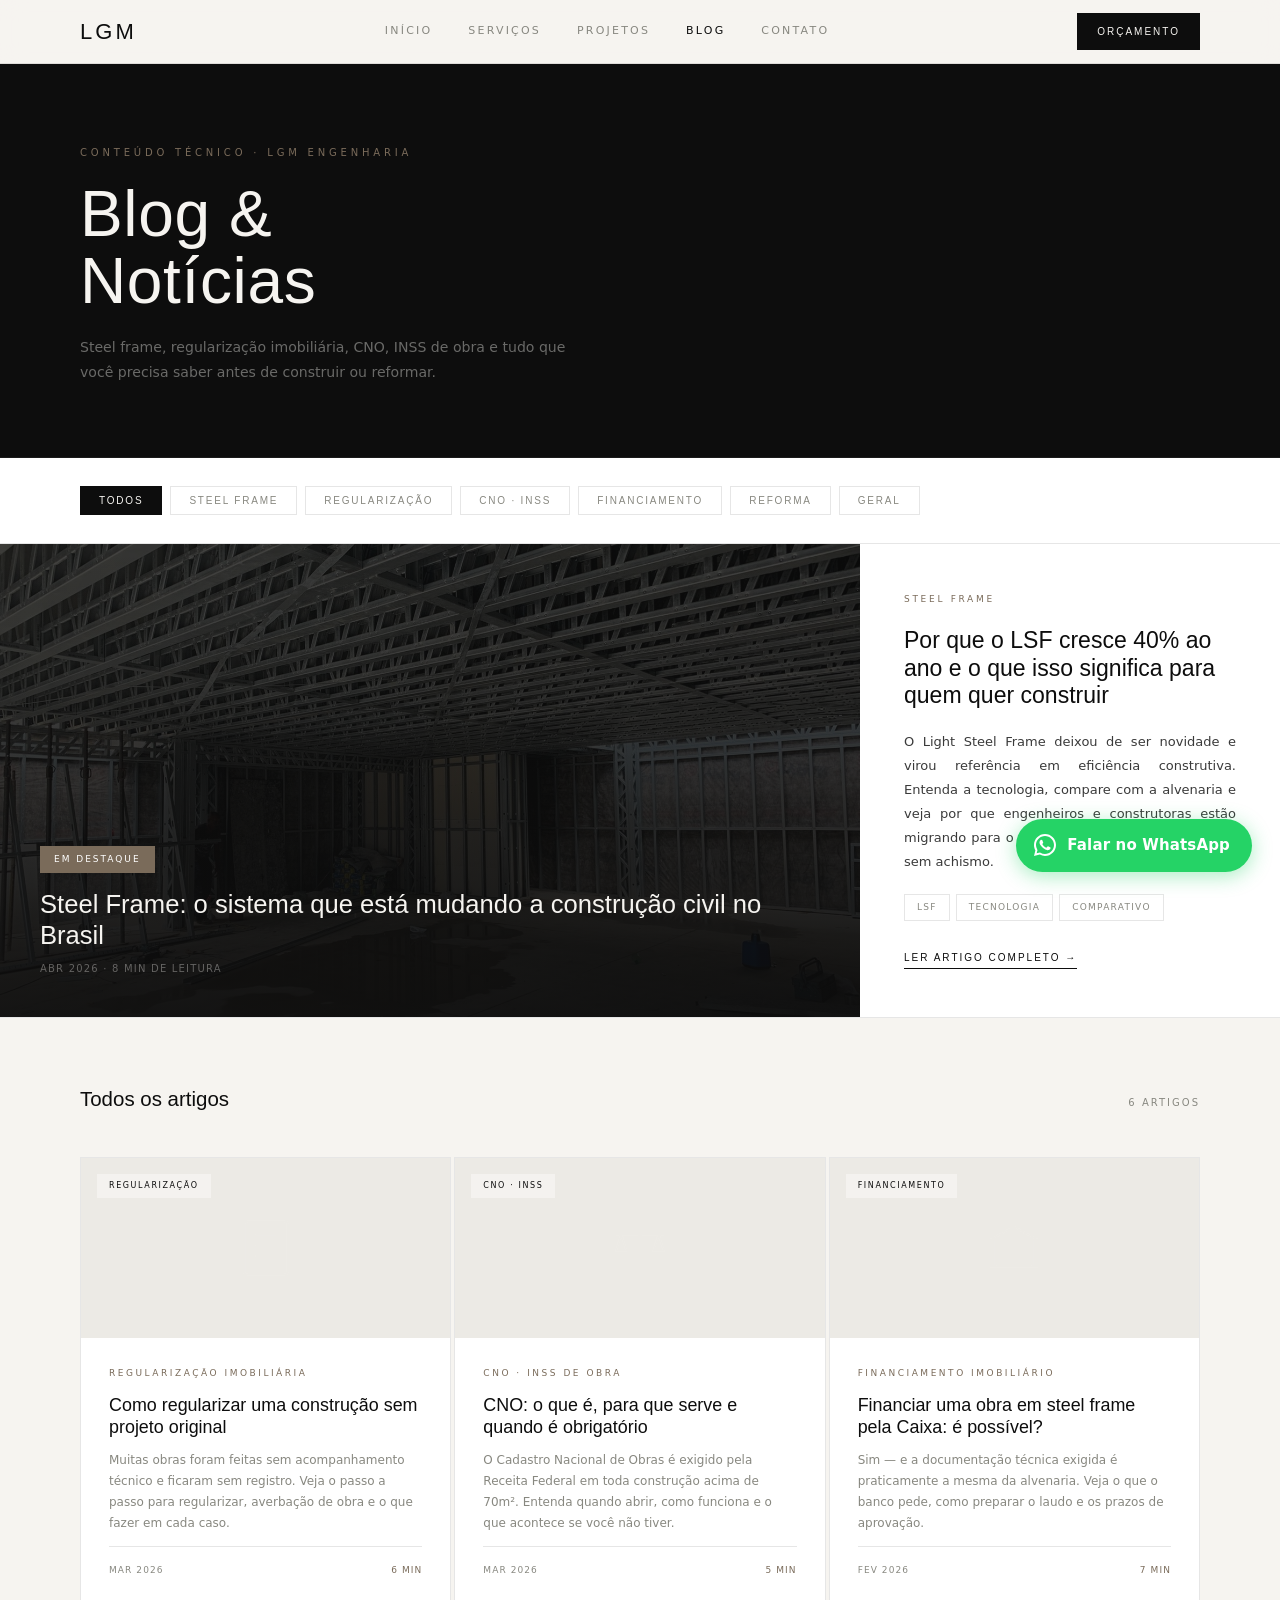
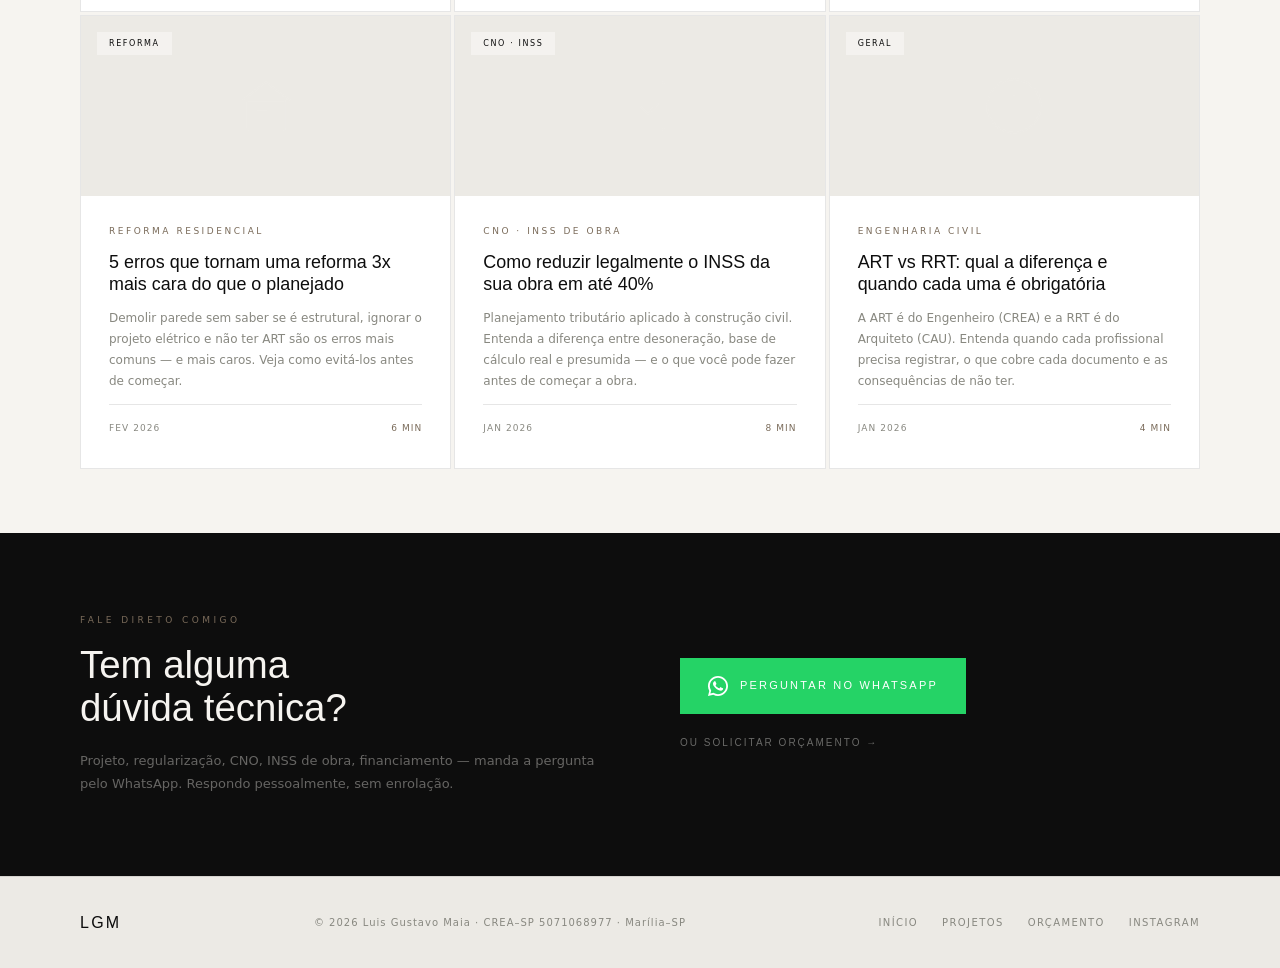
==== blog.html @ 41be5a04 "Adicionar páginas Blog e Projetos ao site LGM blog.html: - Hero escuro, filtros por categoria (Steel" ====
<!DOCTYPE html>
<html lang="pt-BR">
<head>
<meta charset="UTF-8">
<meta name="viewport" content="width=device-width, initial-scale=1.0">
<title>Blog · LGM Engenharia — Construção, Steel Frame e Regularização</title>
<meta name="description" content="Conteúdo técnico sobre steel frame, regularização imobiliária, CNO e INSS de obra. Por Luis Gustavo Maia, Engenheiro Civil CREA–SP.">
<link rel="canonical" href="https://brmaia96.github.io/lgm-apresentacao/blog.html">
<style>
:root {
  --ink:    #0D0D0D;
  --ink2:   #3A3A3A;
  --ink3:   #888880;
  --paper:  #F6F4F0;
  --paper2: #ECEAE5;
  --white:  #FFFFFF;
  --terra:  #7A6B5A;
  --line:   rgba(13,13,13,0.10);
  --D: 'Gill Sans MT','Gill Sans','Century Gothic',Calibri,sans-serif;
  --B: 'Segoe UI',system-ui,-apple-system,Arial,sans-serif;
}
*,*::before,*::after{margin:0;padding:0;box-sizing:border-box;}
html{scroll-behavior:smooth;}
body{background:var(--paper);color:var(--ink);font-family:var(--B);font-size:clamp(14px,1.1vw,16px);line-height:1.7;-webkit-font-smoothing:antialiased;}

/* ── TOPBAR ── */
.topbar{
  position:sticky;top:0;z-index:200;
  background:rgba(246,244,240,.92);backdrop-filter:blur(12px);
  border-bottom:1px solid var(--line);
  display:flex;align-items:center;justify-content:space-between;
  padding:0 80px;height:64px;
}
.topbar-logo{font-family:var(--D);font-size:22px;font-weight:300;letter-spacing:.14em;color:var(--ink);text-decoration:none;}
.topbar-nav{display:flex;align-items:center;gap:36px;}
.topbar-nav a{font-size:11px;letter-spacing:.2em;text-transform:uppercase;color:var(--ink3);text-decoration:none;transition:color .2s;}
.topbar-nav a:hover,.topbar-nav a.active{color:var(--ink);}
.topbar-cta{
  background:var(--ink);color:var(--paper);
  font-family:var(--D);font-size:10px;letter-spacing:.2em;text-transform:uppercase;
  padding:10px 20px;text-decoration:none;transition:background .2s;
}
.topbar-cta:hover{background:var(--terra);}

/* ── HERO BLOG ── */
.blog-hero{
  background:var(--ink);
  padding:80px 80px 72px;
  border-bottom:1px solid rgba(246,244,240,.06);
}
.blog-hero-label{font-size:10px;letter-spacing:.38em;text-transform:uppercase;color:var(--terra);margin-bottom:20px;}
.blog-hero-title{font-family:var(--D);font-size:clamp(40px,5vw,72px);font-weight:200;color:var(--paper);line-height:1.05;letter-spacing:.01em;margin-bottom:20px;}
.blog-hero-sub{font-size:clamp(14px,1.1vw,16px);color:rgba(246,244,240,.4);max-width:520px;line-height:1.75;}

/* ── FILTROS ── */
.filter-bar{padding:28px 80px;background:var(--white);border-bottom:1px solid var(--line);display:flex;align-items:center;gap:8px;flex-wrap:wrap;}
.filter-btn{
  font-family:var(--D);font-size:10px;letter-spacing:.18em;text-transform:uppercase;
  padding:8px 18px;border:1px solid var(--line);background:transparent;
  color:var(--ink3);cursor:pointer;transition:all .2s;
}
.filter-btn:hover{border-color:var(--ink);color:var(--ink);}
.filter-btn.active{background:var(--ink);color:var(--paper);border-color:var(--ink);}

/* ── DESTAQUE ── */
.post-featured{
  display:grid;grid-template-columns:1fr 420px;
  border-bottom:1px solid var(--line);
  background:var(--white);
  cursor:pointer;transition:box-shadow .25s;
}
.post-featured:hover{box-shadow:0 4px 32px rgba(0,0,0,.08);}
.pf-visual{
  background:var(--ink);
  min-height:380px;position:relative;overflow:hidden;
  display:flex;flex-direction:column;justify-content:flex-end;
  padding:40px;
}
.pf-visual-bg{
  position:absolute;inset:0;
  background:url('steel_frame.jpg') center/cover no-repeat;
  opacity:.22;
}
.pf-overlay{position:absolute;inset:0;background:linear-gradient(to top,rgba(13,13,13,.85) 0%,rgba(13,13,13,.1) 70%,transparent 100%);}
.pf-badge{
  position:relative;z-index:1;
  display:inline-flex;align-items:center;gap:8px;
  background:var(--terra);color:#fff;
  font-size:9px;letter-spacing:.22em;text-transform:uppercase;
  padding:6px 14px;margin-bottom:16px;width:fit-content;
}
.pf-title{position:relative;z-index:1;font-family:var(--D);font-size:clamp(22px,2vw,30px);font-weight:300;color:var(--paper);line-height:1.2;margin-bottom:10px;}
.pf-meta{position:relative;z-index:1;font-size:10px;letter-spacing:.12em;text-transform:uppercase;color:rgba(246,244,240,.35);}

.pf-content{padding:48px 44px;display:flex;flex-direction:column;justify-content:center;gap:20px;}
.pf-cat{font-size:9px;letter-spacing:.3em;text-transform:uppercase;color:var(--terra);}
.pf-headline{font-family:var(--D);font-size:clamp(20px,1.8vw,26px);font-weight:300;color:var(--ink);line-height:1.2;}
.pf-excerpt{font-size:clamp(13px,1vw,14px);color:var(--ink2);line-height:1.85;text-align:justify;}
.pf-tags{display:flex;flex-wrap:wrap;gap:6px;}
.ptag{font-size:9px;letter-spacing:.14em;text-transform:uppercase;padding:5px 12px;border:1px solid var(--line);color:var(--ink3);}
.pf-read{
  display:inline-flex;align-items:center;gap:8px;
  font-family:var(--D);font-size:10px;letter-spacing:.2em;text-transform:uppercase;
  color:var(--ink);text-decoration:none;
  border-bottom:1px solid var(--ink);padding-bottom:2px;
  transition:color .2s,border-color .2s;width:fit-content;margin-top:8px;
}
.pf-read:hover{color:var(--terra);border-color:var(--terra);}

/* ── GRID DE POSTS ── */
.posts-section{padding:64px 80px;}
.posts-header{display:flex;justify-content:space-between;align-items:baseline;margin-bottom:40px;}
.posts-heading{font-family:var(--D);font-size:clamp(18px,1.6vw,24px);font-weight:300;color:var(--ink);}
.posts-count{font-size:10px;letter-spacing:.2em;text-transform:uppercase;color:var(--ink3);}
.posts-grid{display:grid;grid-template-columns:repeat(3,1fr);gap:3px;}

.post-card{
  background:var(--white);border:1px solid var(--line);
  display:flex;flex-direction:column;
  cursor:pointer;transition:transform .22s,box-shadow .22s;
  position:relative;overflow:hidden;
}
.post-card:hover{transform:translateY(-3px);box-shadow:0 8px 32px rgba(0,0,0,.08);}
.post-card::after{content:'';position:absolute;bottom:0;left:0;width:0;height:2px;background:var(--terra);transition:width .35s ease;}
.post-card:hover::after{width:100%;}
.pc-thumb{
  height:180px;background:var(--ink);position:relative;overflow:hidden;
}
.pc-thumb-inner{width:100%;height:100%;background:var(--paper2);display:flex;align-items:center;justify-content:center;}
.pc-thumb svg{opacity:.08;}
/* cores de thumb por categoria */
.pc-thumb.steel{background:#0F0F0E;}
.pc-thumb.regulariz{background:#1A1510;}
.pc-thumb.financ{background:#101410;}
.pc-thumb.reforma{background:#120F0A;}
.pc-thumb.cno{background:#0A0D10;}
.pc-thumb.geral{background:#111;}

.pc-cat-badge{
  position:absolute;top:16px;left:16px;
  font-size:8px;letter-spacing:.2em;text-transform:uppercase;
  padding:5px 12px;background:rgba(246,244,240,.92);color:var(--ink);
}
.pc-body{padding:28px 28px 32px;display:flex;flex-direction:column;gap:12px;flex:1;}
.pc-cat{font-size:9px;letter-spacing:.28em;text-transform:uppercase;color:var(--terra);}
.pc-title{font-family:var(--D);font-size:clamp(16px,1.4vw,20px);font-weight:300;color:var(--ink);line-height:1.25;}
.pc-excerpt{font-size:clamp(12px,0.9vw,13px);color:var(--ink3);line-height:1.75;flex:1;}
.pc-footer{display:flex;justify-content:space-between;align-items:center;padding-top:16px;border-top:1px solid var(--line);}
.pc-date{font-size:9px;letter-spacing:.12em;text-transform:uppercase;color:var(--ink3);}
.pc-min{font-size:9px;letter-spacing:.12em;text-transform:uppercase;color:var(--terra);}

/* ── CTA NEWSLETTER ── */
.nl-section{background:var(--ink);padding:80px;display:grid;grid-template-columns:1fr 1fr;gap:80px;align-items:center;}
.nl-label{font-size:9px;letter-spacing:.38em;text-transform:uppercase;color:var(--terra);margin-bottom:16px;}
.nl-title{font-family:var(--D);font-size:clamp(28px,3vw,44px);font-weight:200;color:var(--paper);line-height:1.1;}
.nl-desc{font-size:clamp(13px,1vw,14px);color:rgba(246,244,240,.38);line-height:1.8;margin-top:20px;}
.nl-form{display:flex;flex-direction:column;gap:12px;}
.nl-input{
  width:100%;background:rgba(246,244,240,.06);border:1px solid rgba(246,244,240,.10);
  padding:16px 20px;font-family:var(--B);font-size:14px;color:var(--paper);outline:none;
  transition:border-color .2s;
}
.nl-input::placeholder{color:rgba(246,244,240,.25);}
.nl-input:focus{border-color:var(--terra);}
.nl-btn{
  background:var(--terra);color:#fff;border:none;
  padding:16px 28px;font-family:var(--D);font-size:10px;letter-spacing:.22em;text-transform:uppercase;
  cursor:pointer;transition:background .2s;
}
.nl-btn:hover{background:#5A4D3F;}
.nl-note{font-size:10px;color:rgba(246,244,240,.2);letter-spacing:.04em;}

/* ── FOOTER ── */
.footer{background:var(--paper2);padding:32px 80px;display:flex;justify-content:space-between;align-items:center;border-top:1px solid var(--line);}
.footer-logo{font-family:var(--D);font-size:16px;letter-spacing:.14em;color:var(--ink);}
.footer-copy{font-size:10px;letter-spacing:.1em;color:var(--ink3);}
.footer-links{display:flex;gap:24px;}
.footer-links a{font-size:10px;letter-spacing:.14em;text-transform:uppercase;color:var(--ink3);text-decoration:none;transition:color .2s;}
.footer-links a:hover{color:var(--terra);}

/* ── WA FLOAT ── */
.wa-float{position:fixed;bottom:28px;right:28px;z-index:300;display:flex;align-items:center;gap:11px;background:#25D366;color:#fff;padding:14px 22px 14px 18px;border-radius:100px;font-family:var(--B);font-size:15px;font-weight:600;text-decoration:none;letter-spacing:.01em;box-shadow:0 4px 20px rgba(37,211,102,.40);transition:transform .22s,box-shadow .22s;}
.wa-float:hover{transform:translateY(-3px);box-shadow:0 8px 32px rgba(37,211,102,.55);}
.wa-float svg{width:22px;height:22px;fill:#fff;flex-shrink:0;}

/* ── REVEAL ── */
.reveal{opacity:0;transform:translateY(24px);transition:opacity .6s ease,transform .6s ease;}
.reveal.visible{opacity:1;transform:translateY(0);}

/* ── RESPONSIVE ── */
@media(max-width:900px){
  .topbar{padding:0 24px;}
  .topbar-nav{display:none;}
  .blog-hero{padding:48px 24px;}
  .filter-bar{padding:20px 24px;}
  .post-featured{grid-template-columns:1fr;}
  .posts-section{padding:40px 24px;}
  .posts-grid{grid-template-columns:1fr;}
  .nl-section{grid-template-columns:1fr;padding:48px 24px;gap:40px;}
  .footer{padding:24px;flex-direction:column;gap:16px;text-align:center;}
  .wa-float span{display:none;}
  .wa-float{padding:14px 16px;}
}
@media(max-width:600px){
  .posts-grid{grid-template-columns:1fr;}
}
</style>
</head>
<body>

<!-- ══ TOPBAR ══════════════════════════════ -->
<header class="topbar">
  <a href="index.html" class="topbar-logo">LGM</a>
  <nav class="topbar-nav">
    <a href="index.html">Início</a>
    <a href="index.html#servicos">Serviços</a>
    <a href="projetos.html">Projetos</a>
    <a href="blog.html" class="active">Blog</a>
    <a href="index.html#contato">Contato</a>
  </nav>
  <a href="https://wa.me/5514991850799?text=Olá%2C%20vim%20pelo%20blog%20e%20quero%20um%20orçamento" target="_blank" class="topbar-cta">Orçamento</a>
</header>


<!-- ══ HERO ════════════════════════════════ -->
<section class="blog-hero">
  <div class="blog-hero-label">Conteúdo técnico · LGM Engenharia</div>
  <div class="blog-hero-title">Blog &<br>Notícias</div>
  <div class="blog-hero-sub">Steel frame, regularização imobiliária, CNO, INSS de obra e tudo que você precisa saber antes de construir ou reformar.</div>
</section>


<!-- ══ FILTROS ══════════════════════════════ -->
<div class="filter-bar">
  <button class="filter-btn active" onclick="filterPosts('todos',this)">Todos</button>
  <button class="filter-btn" onclick="filterPosts('steel',this)">Steel Frame</button>
  <button class="filter-btn" onclick="filterPosts('regulariz',this)">Regularização</button>
  <button class="filter-btn" onclick="filterPosts('cno',this)">CNO · INSS</button>
  <button class="filter-btn" onclick="filterPosts('financ',this)">Financiamento</button>
  <button class="filter-btn" onclick="filterPosts('reforma',this)">Reforma</button>
  <button class="filter-btn" onclick="filterPosts('geral',this)">Geral</button>
</div>


<!-- ══ POST EM DESTAQUE ══════════════════════ -->
<article class="post-featured reveal" data-cat="steel">
  <div class="pf-visual">
    <div class="pf-visual-bg"></div>
    <div class="pf-overlay"></div>
    <div class="pf-badge">Em destaque</div>
    <div class="pf-title">Steel Frame: o sistema que está mudando a construção civil no Brasil</div>
    <div class="pf-meta">Abr 2026 · 8 min de leitura</div>
  </div>
  <div class="pf-content">
    <div class="pf-cat">Steel Frame</div>
    <div class="pf-headline">Por que o LSF cresce 40% ao ano e o que isso significa para quem quer construir</div>
    <div class="pf-excerpt">O Light Steel Frame deixou de ser novidade e virou referência em eficiência construtiva. Entenda a tecnologia, compare com a alvenaria e veja por que engenheiros e construtoras estão migrando para o sistema — com dados técnicos e sem achismo.</div>
    <div class="pf-tags">
      <span class="ptag">LSF</span>
      <span class="ptag">Tecnologia</span>
      <span class="ptag">Comparativo</span>
    </div>
    <a href="#" class="pf-read">Ler artigo completo →</a>
  </div>
</article>


<!-- ══ GRID DE POSTS ══════════════════════════ -->
<section class="posts-section">
  <div class="posts-header">
    <div class="posts-heading">Todos os artigos</div>
    <div class="posts-count" id="postsCount">6 artigos</div>
  </div>
  <div class="posts-grid" id="postsGrid">

    <article class="post-card reveal" data-cat="regulariz">
      <div class="pc-thumb regulariz">
        <div class="pc-thumb-inner">
          <svg width="64" height="64" viewBox="0 0 24 24" fill="none" stroke="#F6F4F0" stroke-width=".8">
            <rect x="4" y="2" width="16" height="20" rx="1"/><line x1="8" y1="7" x2="16" y2="7"/>
            <line x1="8" y1="11" x2="16" y2="11"/><line x1="8" y1="15" x2="12" y2="15"/>
          </svg>
        </div>
        <div class="pc-cat-badge">Regularização</div>
      </div>
      <div class="pc-body">
        <div class="pc-cat">Regularização Imobiliária</div>
        <div class="pc-title">Como regularizar uma construção sem projeto original</div>
        <div class="pc-excerpt">Muitas obras foram feitas sem acompanhamento técnico e ficaram sem registro. Veja o passo a passo para regularizar, averbação de obra e o que fazer em cada caso.</div>
        <div class="pc-footer">
          <span class="pc-date">Mar 2026</span>
          <span class="pc-min">6 min</span>
        </div>
      </div>
    </article>

    <article class="post-card reveal" data-cat="cno">
      <div class="pc-thumb cno">
        <div class="pc-thumb-inner">
          <svg width="64" height="64" viewBox="0 0 24 24" fill="none" stroke="#F6F4F0" stroke-width=".8">
            <line x1="12" y1="3" x2="12" y2="21"/><line x1="3" y1="7" x2="21" y2="7"/>
            <polyline points="5 7 3 13 7 13 5 7"/><polyline points="19 7 17 13 21 13 19 7"/>
            <line x1="9" y1="21" x2="15" y2="21"/>
          </svg>
        </div>
        <div class="pc-cat-badge">CNO · INSS</div>
      </div>
      <div class="pc-body">
        <div class="pc-cat">CNO · INSS de Obra</div>
        <div class="pc-title">CNO: o que é, para que serve e quando é obrigatório</div>
        <div class="pc-excerpt">O Cadastro Nacional de Obras é exigido pela Receita Federal em toda construção acima de 70m². Entenda quando abrir, como funciona e o que acontece se você não tiver.</div>
        <div class="pc-footer">
          <span class="pc-date">Mar 2026</span>
          <span class="pc-min">5 min</span>
        </div>
      </div>
    </article>

    <article class="post-card reveal" data-cat="financ">
      <div class="pc-thumb financ">
        <div class="pc-thumb-inner">
          <svg width="64" height="64" viewBox="0 0 24 24" fill="none" stroke="#F6F4F0" stroke-width=".8">
            <polyline points="3 9 12 4 21 9"/><line x1="3" y1="9" x2="21" y2="9"/>
            <line x1="5" y1="9" x2="5" y2="19"/><line x1="9" y1="9" x2="9" y2="19"/>
            <line x1="15" y1="9" x2="15" y2="19"/><line x1="19" y1="9" x2="19" y2="19"/>
            <line x1="3" y1="19" x2="21" y2="19"/>
          </svg>
        </div>
        <div class="pc-cat-badge">Financiamento</div>
      </div>
      <div class="pc-body">
        <div class="pc-cat">Financiamento Imobiliário</div>
        <div class="pc-title">Financiar uma obra em steel frame pela Caixa: é possível?</div>
        <div class="pc-excerpt">Sim — e a documentação técnica exigida é praticamente a mesma da alvenaria. Veja o que o banco pede, como preparar o laudo e os prazos de aprovação.</div>
        <div class="pc-footer">
          <span class="pc-date">Fev 2026</span>
          <span class="pc-min">7 min</span>
        </div>
      </div>
    </article>

    <article class="post-card reveal" data-cat="reforma">
      <div class="pc-thumb reforma">
        <div class="pc-thumb-inner">
          <svg width="64" height="64" viewBox="0 0 24 24" fill="none" stroke="#F6F4F0" stroke-width=".8">
            <polyline points="3 10 12 3 21 10"/><rect x="5" y="10" width="14" height="11" rx=".5"/>
            <rect x="9" y="14" width="3" height="7"/>
          </svg>
        </div>
        <div class="pc-cat-badge">Reforma</div>
      </div>
      <div class="pc-body">
        <div class="pc-cat">Reforma Residencial</div>
        <div class="pc-title">5 erros que tornam uma reforma 3x mais cara do que o planejado</div>
        <div class="pc-excerpt">Demolir parede sem saber se é estrutural, ignorar o projeto elétrico e não ter ART são os erros mais comuns — e mais caros. Veja como evitá-los antes de começar.</div>
        <div class="pc-footer">
          <span class="pc-date">Fev 2026</span>
          <span class="pc-min">6 min</span>
        </div>
      </div>
    </article>

    <article class="post-card reveal" data-cat="cno">
      <div class="pc-thumb cno">
        <div class="pc-thumb-inner">
          <svg width="64" height="64" viewBox="0 0 24 24" fill="none" stroke="#F6F4F0" stroke-width=".8">
            <rect x="3" y="3" width="18" height="18" rx="1"/>
            <line x1="3" y1="9" x2="21" y2="9"/>
            <line x1="9" y1="9" x2="9" y2="21"/>
            <polyline points="12 12 15 15 19 11"/>
          </svg>
        </div>
        <div class="pc-cat-badge">CNO · INSS</div>
      </div>
      <div class="pc-body">
        <div class="pc-cat">CNO · INSS de Obra</div>
        <div class="pc-title">Como reduzir legalmente o INSS da sua obra em até 40%</div>
        <div class="pc-excerpt">Planejamento tributário aplicado à construção civil. Entenda a diferença entre desoneração, base de cálculo real e presumida — e o que você pode fazer antes de começar a obra.</div>
        <div class="pc-footer">
          <span class="pc-date">Jan 2026</span>
          <span class="pc-min">8 min</span>
        </div>
      </div>
    </article>

    <article class="post-card reveal" data-cat="geral">
      <div class="pc-thumb geral">
        <div class="pc-thumb-inner">
          <svg width="64" height="64" viewBox="0 0 24 24" fill="none" stroke="#F6F4F0" stroke-width=".8">
            <circle cx="12" cy="12" r="10"/>
            <line x1="12" y1="8" x2="12" y2="12"/>
            <line x1="12" y1="16" x2="12.01" y2="16"/>
          </svg>
        </div>
        <div class="pc-cat-badge">Geral</div>
      </div>
      <div class="pc-body">
        <div class="pc-cat">Engenharia Civil</div>
        <div class="pc-title">ART vs RRT: qual a diferença e quando cada uma é obrigatória</div>
        <div class="pc-excerpt">A ART é do Engenheiro (CREA) e a RRT é do Arquiteto (CAU). Entenda quando cada profissional precisa registrar, o que cobre cada documento e as consequências de não ter.</div>
        <div class="pc-footer">
          <span class="pc-date">Jan 2026</span>
          <span class="pc-min">4 min</span>
        </div>
      </div>
    </article>

  </div>
</section>


<!-- ══ CTA WHATSAPP ══════════════════════════ -->
<section class="nl-section">
  <div>
    <div class="nl-label">Fale direto comigo</div>
    <div class="nl-title">Tem alguma<br>dúvida técnica?</div>
    <div class="nl-desc">Projeto, regularização, CNO, INSS de obra, financiamento — manda a pergunta pelo WhatsApp. Respondo pessoalmente, sem enrolação.</div>
  </div>
  <div style="display:flex;flex-direction:column;gap:16px;">
    <a href="https://wa.me/5514991850799?text=Olá%2C%20li%20o%20blog%20e%20tenho%20uma%20dúvida%20técnica" target="_blank" style="display:inline-flex;align-items:center;gap:12px;background:#25D366;color:#fff;padding:18px 28px;font-family:var(--D);font-size:11px;letter-spacing:.2em;text-transform:uppercase;text-decoration:none;width:fit-content;transition:background .2s;">
      <svg width="20" height="20" viewBox="0 0 24 24" fill="#fff"><path d="M17.472 14.382c-.297-.149-1.758-.867-2.03-.967-.273-.099-.471-.148-.67.15-.197.297-.767.966-.94 1.164-.173.199-.347.223-.644.075-.297-.15-1.255-.463-2.39-1.475-.883-.788-1.48-1.761-1.653-2.059-.173-.297-.018-.458.13-.606.134-.133.298-.347.446-.52.149-.174.198-.298.298-.497.099-.198.05-.371-.025-.52-.075-.149-.669-1.612-.916-2.207-.242-.579-.487-.5-.669-.51-.173-.008-.371-.01-.57-.01-.198 0-.52.074-.792.372-.272.297-1.04 1.016-1.04 2.479 0 1.462 1.065 2.875 1.213 3.074.149.198 2.096 3.2 5.077 4.487.709.306 1.262.489 1.694.625.712.227 1.36.195 1.871.118.571-.085 1.758-.719 2.006-1.413.248-.694.248-1.289.173-1.413-.074-.124-.272-.198-.57-.347z"/><path d="M12 0C5.373 0 0 5.373 0 12c0 2.127.558 4.122 1.533 5.855L0 24l6.335-1.511A11.945 11.945 0 0012 24c6.627 0 12-5.373 12-12S18.627 0 12 0zm0 21.818a9.818 9.818 0 01-5.003-1.371l-.36-.213-3.76.896.955-3.665-.233-.374A9.818 9.818 0 012.182 12C2.182 6.57 6.57 2.182 12 2.182S21.818 6.57 21.818 12 17.43 21.818 12 21.818z"/></svg>
      Perguntar no WhatsApp
    </a>
    <a href="index.html#orcamento" style="display:inline-flex;align-items:center;gap:8px;color:rgba(246,244,240,.4);font-family:var(--D);font-size:10px;letter-spacing:.2em;text-transform:uppercase;text-decoration:none;transition:color .2s;padding-top:4px;">
      Ou solicitar orçamento →
    </a>
  </div>
</section>


<!-- ══ FOOTER ════════════════════════════════ -->
<footer class="footer">
  <div class="footer-logo">LGM</div>
  <div class="footer-copy">© 2026 Luis Gustavo Maia · CREA–SP 5071068977 · Marília–SP</div>
  <div class="footer-links">
    <a href="index.html">Início</a>
    <a href="projetos.html">Projetos</a>
    <a href="index.html#orcamento">Orçamento</a>
    <a href="https://instagram.com/eng.gustavomaia" target="_blank">Instagram</a>
  </div>
</footer>


<!-- ══ WA FLOAT ════════════════════════════ -->
<a href="https://wa.me/5514991850799?text=Olá%2C%20vim%20pelo%20blog%20e%20quero%20um%20orçamento" target="_blank" class="wa-float">
  <svg viewBox="0 0 24 24"><path d="M17.472 14.382c-.297-.149-1.758-.867-2.03-.967-.273-.099-.471-.148-.67.15-.197.297-.767.966-.94 1.164-.173.199-.347.223-.644.075-.297-.15-1.255-.463-2.39-1.475-.883-.788-1.48-1.761-1.653-2.059-.173-.297-.018-.458.13-.606.134-.133.298-.347.446-.52.149-.174.198-.298.298-.497.099-.198.05-.371-.025-.52-.075-.149-.669-1.612-.916-2.207-.242-.579-.487-.5-.669-.51-.173-.008-.371-.01-.57-.01-.198 0-.52.074-.792.372-.272.297-1.04 1.016-1.04 2.479 0 1.462 1.065 2.875 1.213 3.074.149.198 2.096 3.2 5.077 4.487.709.306 1.262.489 1.694.625.712.227 1.36.195 1.871.118.571-.085 1.758-.719 2.006-1.413.248-.694.248-1.289.173-1.413-.074-.124-.272-.198-.57-.347z"/><path d="M12 0C5.373 0 0 5.373 0 12c0 2.127.558 4.122 1.533 5.855L0 24l6.335-1.511A11.945 11.945 0 0012 24c6.627 0 12-5.373 12-12S18.627 0 12 0zm0 21.818a9.818 9.818 0 01-5.003-1.371l-.36-.213-3.76.896.955-3.665-.233-.374A9.818 9.818 0 012.182 12C2.182 6.57 6.57 2.182 12 2.182S21.818 6.57 21.818 12 17.43 21.818 12 21.818z"/></svg>
  <span>Falar no WhatsApp</span>
</a>


<script>
// Reveal on scroll
var ro = new IntersectionObserver(function(entries){
  entries.forEach(function(e){ if(e.isIntersecting) e.target.classList.add('visible'); });
},{threshold:0.1});
document.querySelectorAll('.reveal').forEach(function(el){ ro.observe(el); });

// Filter posts
function filterPosts(cat, btn) {
  document.querySelectorAll('.filter-btn').forEach(function(b){ b.classList.remove('active'); });
  btn.classList.add('active');
  var cards = document.querySelectorAll('.post-card, .post-featured');
  var count = 0;
  cards.forEach(function(c){
    var show = cat === 'todos' || c.dataset.cat === cat;
    c.style.display = show ? '' : 'none';
    if(show) count++;
  });
  var feat = document.querySelector('.post-featured');
  if(feat) count = count; // featured always counts if visible
  document.getElementById('postsCount').textContent = count + ' artigo' + (count !== 1 ? 's' : '');
}
</script>

</body>
</html>
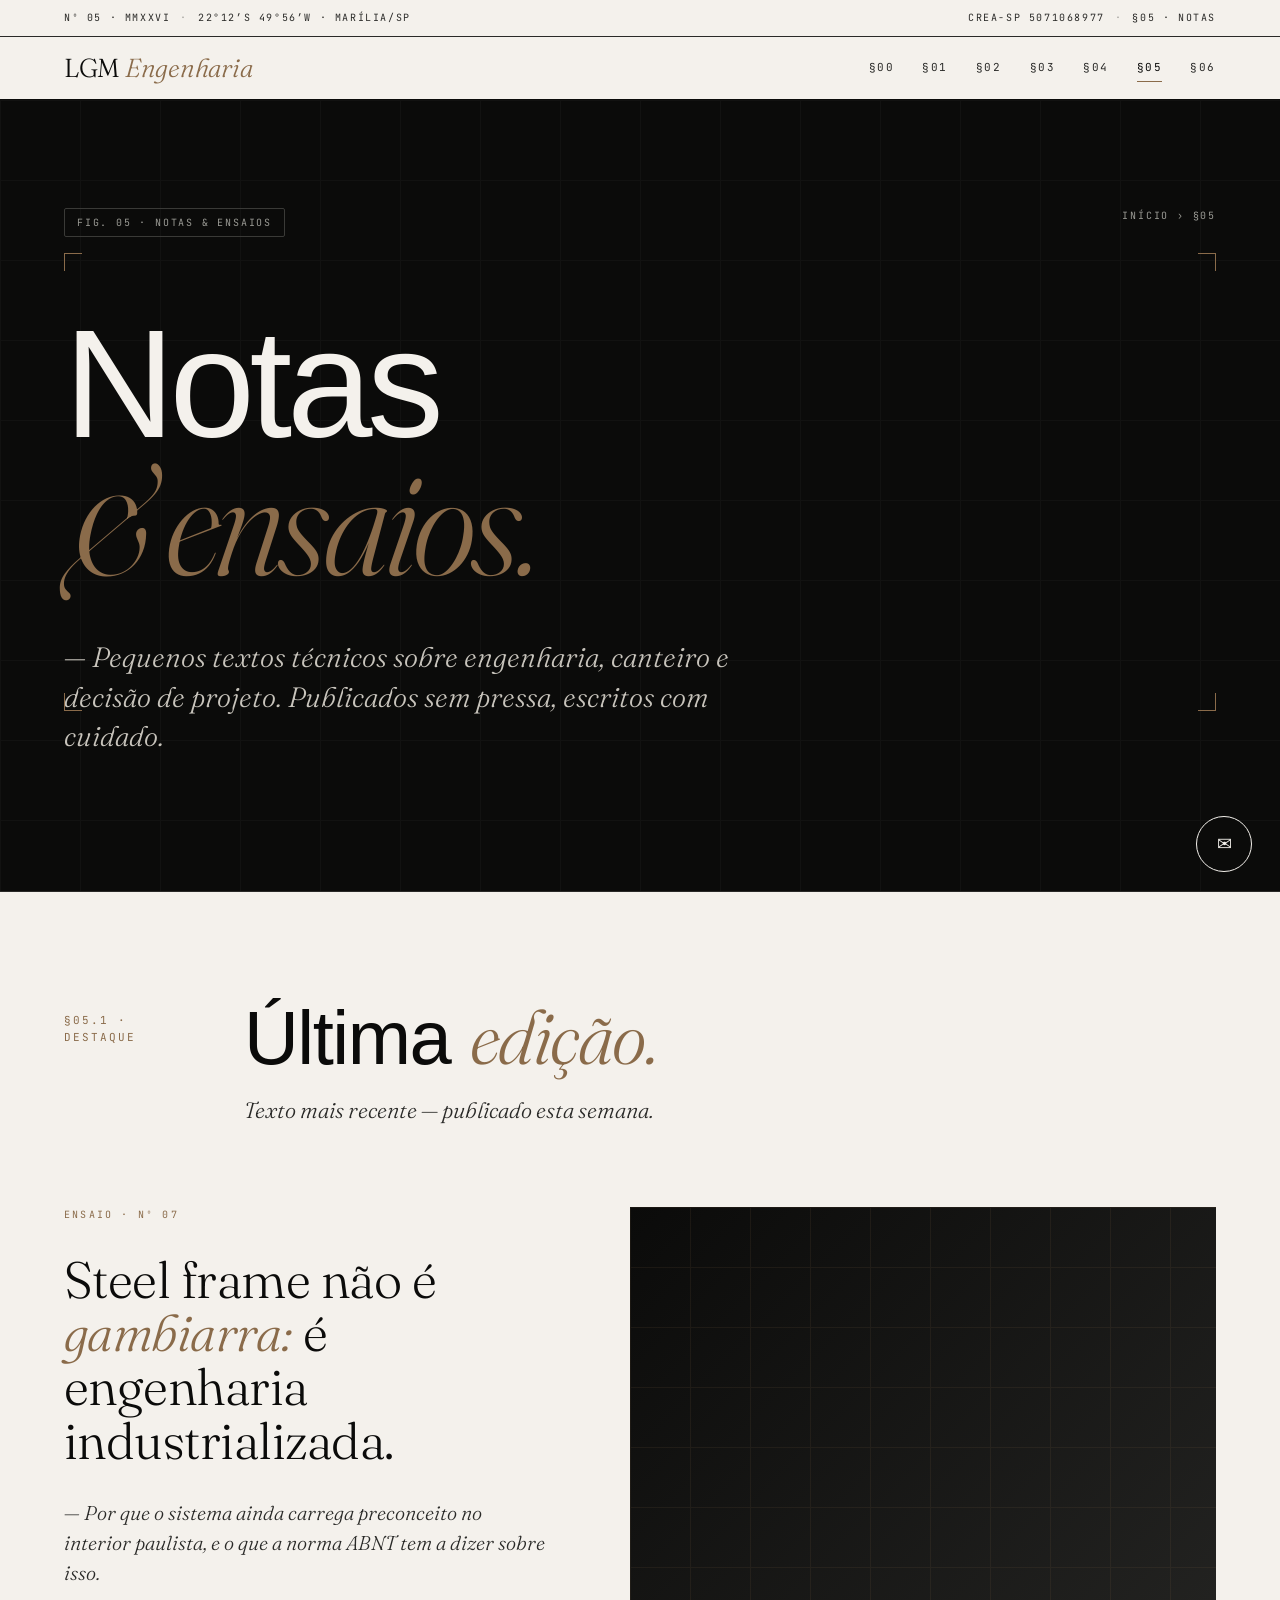
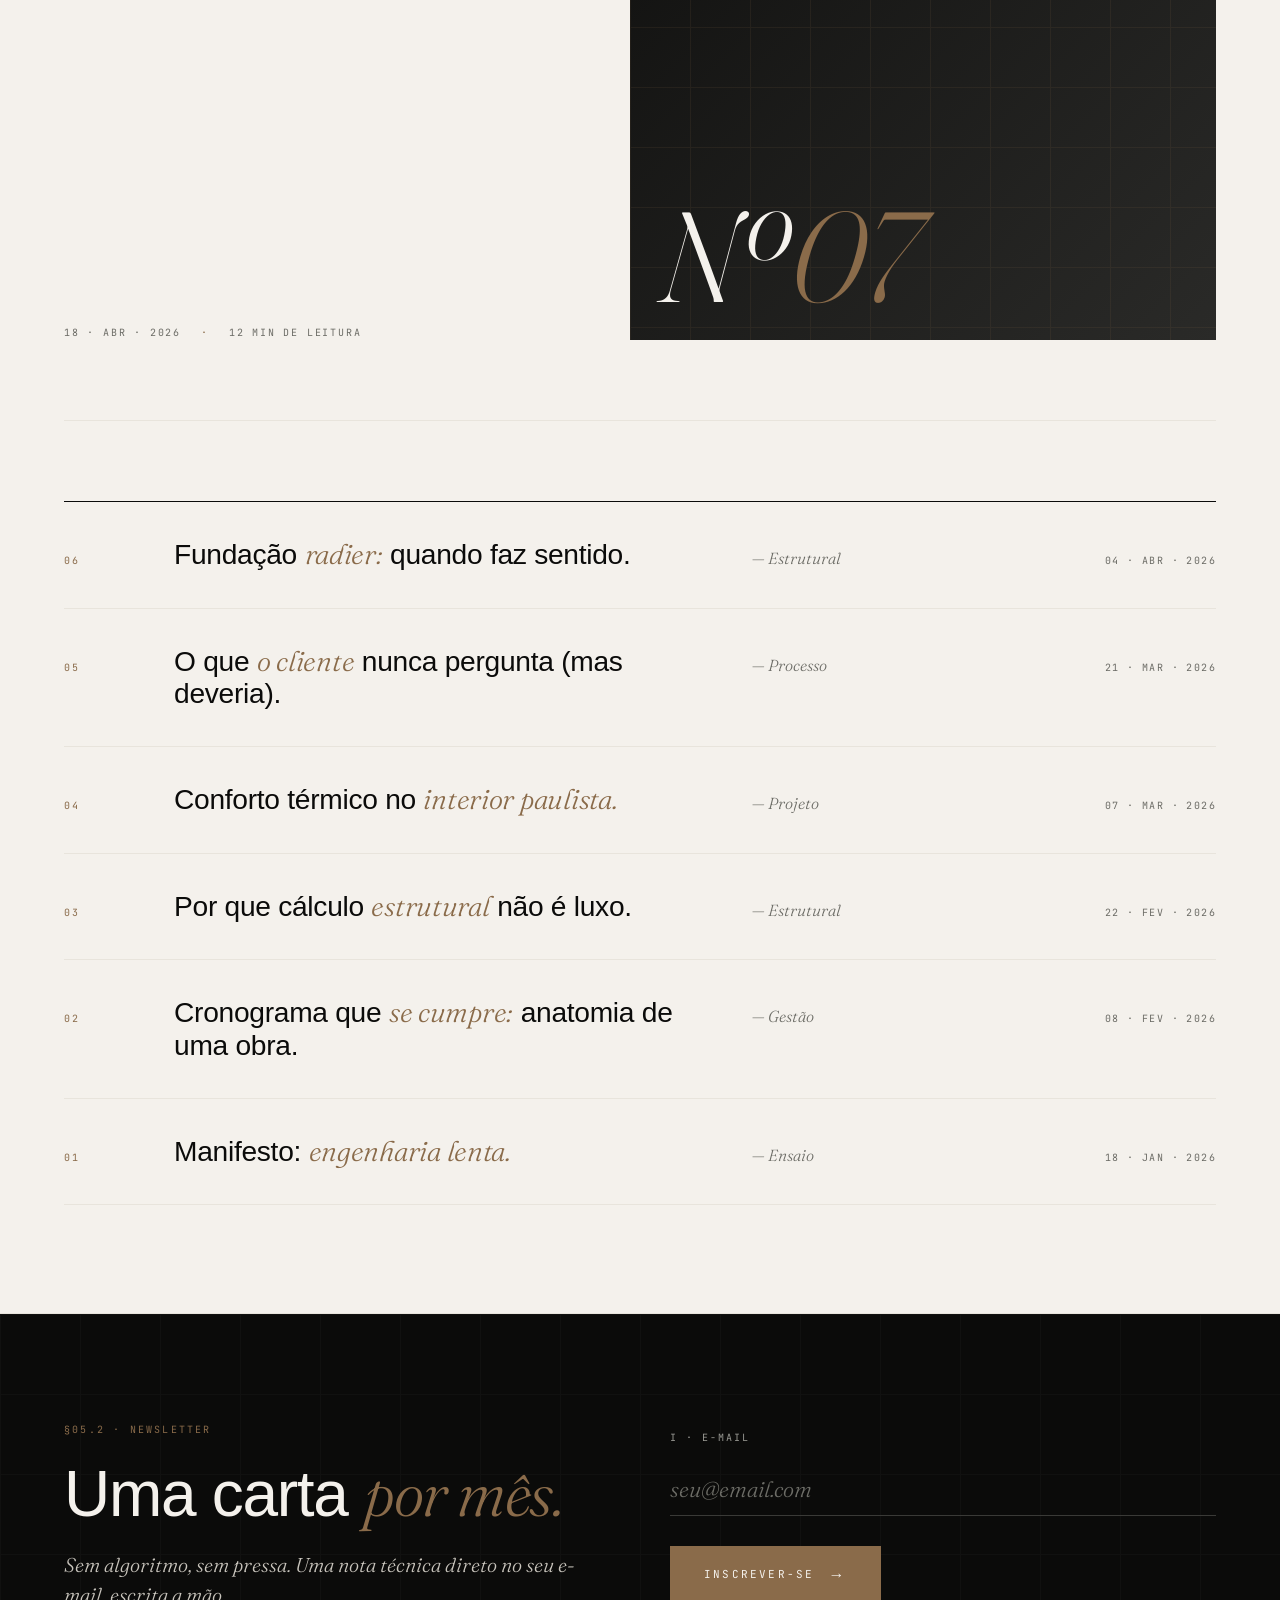
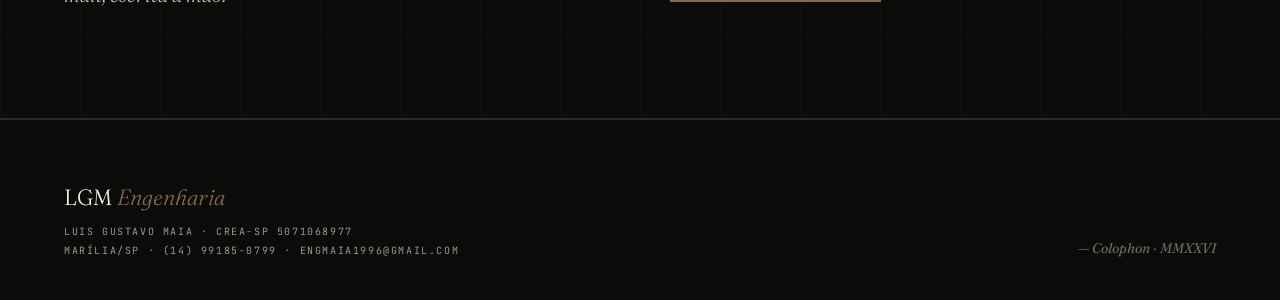
==== commit aca57612: "Redesign steelframe, projetos, blog + add Instagram kit - steelframe.html (§03): 6 vantagens em card" ====
--- a/blog.html
+++ b/blog.html
@@ -3,474 +3,270 @@
 <head>
 <meta charset="UTF-8">
 <meta name="viewport" content="width=device-width, initial-scale=1.0">
-<title>Blog · LGM Engenharia — Construção, Steel Frame e Regularização</title>
-<meta name="description" content="Conteúdo técnico sobre steel frame, regularização imobiliária, CNO e INSS de obra. Por Luis Gustavo Maia, Engenheiro Civil CREA–SP.">
-<link rel="canonical" href="https://brmaia96.github.io/lgm-apresentacao/blog.html">
+<title>§05 · Notas & ensaios — LGM Engenharia</title>
+<meta name="description" content="Notas técnicas, ensaios e reflexões sobre engenharia, arquitetura e construção — por Luis Gustavo Maia.">
+<link rel="preconnect" href="https://fonts.googleapis.com">
+<link rel="preconnect" href="https://fonts.gstatic.com" crossorigin>
+<link href="https://fonts.googleapis.com/css2?family=Fraunces:ital,opsz,wght@0,9..144,300;0,9..144,400;1,9..144,300;1,9..144,400&family=Inter:wght@300;400;500;600&family=JetBrains+Mono:wght@400;500&display=swap" rel="stylesheet">
 <style>
-:root {
-  --ink:    #0D0D0D;
-  --ink2:   #3A3A3A;
-  --ink3:   #888880;
-  --paper:  #F6F4F0;
-  --paper2: #ECEAE5;
-  --white:  #FFFFFF;
-  --terra:  #7A6B5A;
-  --line:   rgba(13,13,13,0.10);
-  --D: 'Gill Sans MT','Gill Sans','Century Gothic',Calibri,sans-serif;
-  --B: 'Segoe UI',system-ui,-apple-system,Arial,sans-serif;
+*{margin:0;padding:0;box-sizing:border-box}
+:root{
+  --ink:#0B0B0A; --ink2:#2A2A28; --ink3:#6C6C66;
+  --paper:#F4F1EC; --paper2:#E8E4DC; --terra:#8A6B4A;
+  --D:'Fraunces','Gill Sans MT','Century Gothic',Georgia,serif;
+  --S:'Gill Sans MT','Gill Sans','Century Gothic',Calibri,sans-serif;
+  --B:'Inter','Segoe UI',system-ui,-apple-system,Arial,sans-serif;
+  --M:'JetBrains Mono','Menlo','Consolas',monospace;
+  --max:1480px; --pad:clamp(24px,5vw,80px);
 }
-*,*::before,*::after{margin:0;padding:0;box-sizing:border-box;}
-html{scroll-behavior:smooth;}
-body{background:var(--paper);color:var(--ink);font-family:var(--B);font-size:clamp(14px,1.1vw,16px);line-height:1.7;-webkit-font-smoothing:antialiased;}
-
-/* ── TOPBAR ── */
-.topbar{
-  position:sticky;top:0;z-index:200;
-  background:rgba(246,244,240,.92);backdrop-filter:blur(12px);
-  border-bottom:1px solid var(--line);
-  display:flex;align-items:center;justify-content:space-between;
-  padding:0 80px;height:64px;
-}
-.topbar-logo{font-family:var(--D);font-size:22px;font-weight:300;letter-spacing:.14em;color:var(--ink);text-decoration:none;}
-.topbar-nav{display:flex;align-items:center;gap:36px;}
-.topbar-nav a{font-size:11px;letter-spacing:.2em;text-transform:uppercase;color:var(--ink3);text-decoration:none;transition:color .2s;}
-.topbar-nav a:hover,.topbar-nav a.active{color:var(--ink);}
-.topbar-cta{
-  background:var(--ink);color:var(--paper);
-  font-family:var(--D);font-size:10px;letter-spacing:.2em;text-transform:uppercase;
-  padding:10px 20px;text-decoration:none;transition:background .2s;
-}
-.topbar-cta:hover{background:var(--terra);}
-
-/* ── HERO BLOG ── */
-.blog-hero{
-  background:var(--ink);
-  padding:80px 80px 72px;
-  border-bottom:1px solid rgba(246,244,240,.06);
-}
-.blog-hero-label{font-size:10px;letter-spacing:.38em;text-transform:uppercase;color:var(--terra);margin-bottom:20px;}
-.blog-hero-title{font-family:var(--D);font-size:clamp(40px,5vw,72px);font-weight:200;color:var(--paper);line-height:1.05;letter-spacing:.01em;margin-bottom:20px;}
-.blog-hero-sub{font-size:clamp(14px,1.1vw,16px);color:rgba(246,244,240,.4);max-width:520px;line-height:1.75;}
-
-/* ── FILTROS ── */
-.filter-bar{padding:28px 80px;background:var(--white);border-bottom:1px solid var(--line);display:flex;align-items:center;gap:8px;flex-wrap:wrap;}
-.filter-btn{
-  font-family:var(--D);font-size:10px;letter-spacing:.18em;text-transform:uppercase;
-  padding:8px 18px;border:1px solid var(--line);background:transparent;
-  color:var(--ink3);cursor:pointer;transition:all .2s;
-}
-.filter-btn:hover{border-color:var(--ink);color:var(--ink);}
-.filter-btn.active{background:var(--ink);color:var(--paper);border-color:var(--ink);}
-
-/* ── DESTAQUE ── */
-.post-featured{
-  display:grid;grid-template-columns:1fr 420px;
-  border-bottom:1px solid var(--line);
-  background:var(--white);
-  cursor:pointer;transition:box-shadow .25s;
-}
-.post-featured:hover{box-shadow:0 4px 32px rgba(0,0,0,.08);}
-.pf-visual{
-  background:var(--ink);
-  min-height:380px;position:relative;overflow:hidden;
-  display:flex;flex-direction:column;justify-content:flex-end;
-  padding:40px;
-}
-.pf-visual-bg{
-  position:absolute;inset:0;
-  background:url('steel_frame.jpg') center/cover no-repeat;
-  opacity:.22;
-}
-.pf-overlay{position:absolute;inset:0;background:linear-gradient(to top,rgba(13,13,13,.85) 0%,rgba(13,13,13,.1) 70%,transparent 100%);}
-.pf-badge{
-  position:relative;z-index:1;
-  display:inline-flex;align-items:center;gap:8px;
-  background:var(--terra);color:#fff;
-  font-size:9px;letter-spacing:.22em;text-transform:uppercase;
-  padding:6px 14px;margin-bottom:16px;width:fit-content;
-}
-.pf-title{position:relative;z-index:1;font-family:var(--D);font-size:clamp(22px,2vw,30px);font-weight:300;color:var(--paper);line-height:1.2;margin-bottom:10px;}
-.pf-meta{position:relative;z-index:1;font-size:10px;letter-spacing:.12em;text-transform:uppercase;color:rgba(246,244,240,.35);}
-
-.pf-content{padding:48px 44px;display:flex;flex-direction:column;justify-content:center;gap:20px;}
-.pf-cat{font-size:9px;letter-spacing:.3em;text-transform:uppercase;color:var(--terra);}
-.pf-headline{font-family:var(--D);font-size:clamp(20px,1.8vw,26px);font-weight:300;color:var(--ink);line-height:1.2;}
-.pf-excerpt{font-size:clamp(13px,1vw,14px);color:var(--ink2);line-height:1.85;text-align:justify;}
-.pf-tags{display:flex;flex-wrap:wrap;gap:6px;}
-.ptag{font-size:9px;letter-spacing:.14em;text-transform:uppercase;padding:5px 12px;border:1px solid var(--line);color:var(--ink3);}
-.pf-read{
-  display:inline-flex;align-items:center;gap:8px;
-  font-family:var(--D);font-size:10px;letter-spacing:.2em;text-transform:uppercase;
-  color:var(--ink);text-decoration:none;
-  border-bottom:1px solid var(--ink);padding-bottom:2px;
-  transition:color .2s,border-color .2s;width:fit-content;margin-top:8px;
-}
-.pf-read:hover{color:var(--terra);border-color:var(--terra);}
-
-/* ── GRID DE POSTS ── */
-.posts-section{padding:64px 80px;}
-.posts-header{display:flex;justify-content:space-between;align-items:baseline;margin-bottom:40px;}
-.posts-heading{font-family:var(--D);font-size:clamp(18px,1.6vw,24px);font-weight:300;color:var(--ink);}
-.posts-count{font-size:10px;letter-spacing:.2em;text-transform:uppercase;color:var(--ink3);}
-.posts-grid{display:grid;grid-template-columns:repeat(3,1fr);gap:3px;}
-
-.post-card{
-  background:var(--white);border:1px solid var(--line);
-  display:flex;flex-direction:column;
-  cursor:pointer;transition:transform .22s,box-shadow .22s;
-  position:relative;overflow:hidden;
-}
-.post-card:hover{transform:translateY(-3px);box-shadow:0 8px 32px rgba(0,0,0,.08);}
-.post-card::after{content:'';position:absolute;bottom:0;left:0;width:0;height:2px;background:var(--terra);transition:width .35s ease;}
-.post-card:hover::after{width:100%;}
-.pc-thumb{
-  height:180px;background:var(--ink);position:relative;overflow:hidden;
-}
-.pc-thumb-inner{width:100%;height:100%;background:var(--paper2);display:flex;align-items:center;justify-content:center;}
-.pc-thumb svg{opacity:.08;}
-/* cores de thumb por categoria */
-.pc-thumb.steel{background:#0F0F0E;}
-.pc-thumb.regulariz{background:#1A1510;}
-.pc-thumb.financ{background:#101410;}
-.pc-thumb.reforma{background:#120F0A;}
-.pc-thumb.cno{background:#0A0D10;}
-.pc-thumb.geral{background:#111;}
-
-.pc-cat-badge{
-  position:absolute;top:16px;left:16px;
-  font-size:8px;letter-spacing:.2em;text-transform:uppercase;
-  padding:5px 12px;background:rgba(246,244,240,.92);color:var(--ink);
-}
-.pc-body{padding:28px 28px 32px;display:flex;flex-direction:column;gap:12px;flex:1;}
-.pc-cat{font-size:9px;letter-spacing:.28em;text-transform:uppercase;color:var(--terra);}
-.pc-title{font-family:var(--D);font-size:clamp(16px,1.4vw,20px);font-weight:300;color:var(--ink);line-height:1.25;}
-.pc-excerpt{font-size:clamp(12px,0.9vw,13px);color:var(--ink3);line-height:1.75;flex:1;}
-.pc-footer{display:flex;justify-content:space-between;align-items:center;padding-top:16px;border-top:1px solid var(--line);}
-.pc-date{font-size:9px;letter-spacing:.12em;text-transform:uppercase;color:var(--ink3);}
-.pc-min{font-size:9px;letter-spacing:.12em;text-transform:uppercase;color:var(--terra);}
-
-/* ── CTA NEWSLETTER ── */
-.nl-section{background:var(--ink);padding:80px;display:grid;grid-template-columns:1fr 1fr;gap:80px;align-items:center;}
-.nl-label{font-size:9px;letter-spacing:.38em;text-transform:uppercase;color:var(--terra);margin-bottom:16px;}
-.nl-title{font-family:var(--D);font-size:clamp(28px,3vw,44px);font-weight:200;color:var(--paper);line-height:1.1;}
-.nl-desc{font-size:clamp(13px,1vw,14px);color:rgba(246,244,240,.38);line-height:1.8;margin-top:20px;}
-.nl-form{display:flex;flex-direction:column;gap:12px;}
-.nl-input{
-  width:100%;background:rgba(246,244,240,.06);border:1px solid rgba(246,244,240,.10);
-  padding:16px 20px;font-family:var(--B);font-size:14px;color:var(--paper);outline:none;
-  transition:border-color .2s;
-}
-.nl-input::placeholder{color:rgba(246,244,240,.25);}
-.nl-input:focus{border-color:var(--terra);}
-.nl-btn{
-  background:var(--terra);color:#fff;border:none;
-  padding:16px 28px;font-family:var(--D);font-size:10px;letter-spacing:.22em;text-transform:uppercase;
-  cursor:pointer;transition:background .2s;
-}
-.nl-btn:hover{background:#5A4D3F;}
-.nl-note{font-size:10px;color:rgba(246,244,240,.2);letter-spacing:.04em;}
-
-/* ── FOOTER ── */
-.footer{background:var(--paper2);padding:32px 80px;display:flex;justify-content:space-between;align-items:center;border-top:1px solid var(--line);}
-.footer-logo{font-family:var(--D);font-size:16px;letter-spacing:.14em;color:var(--ink);}
-.footer-copy{font-size:10px;letter-spacing:.1em;color:var(--ink3);}
-.footer-links{display:flex;gap:24px;}
-.footer-links a{font-size:10px;letter-spacing:.14em;text-transform:uppercase;color:var(--ink3);text-decoration:none;transition:color .2s;}
-.footer-links a:hover{color:var(--terra);}
-
-/* ── WA FLOAT ── */
-.wa-float{position:fixed;bottom:28px;right:28px;z-index:300;display:flex;align-items:center;gap:11px;background:#25D366;color:#fff;padding:14px 22px 14px 18px;border-radius:100px;font-family:var(--B);font-size:15px;font-weight:600;text-decoration:none;letter-spacing:.01em;box-shadow:0 4px 20px rgba(37,211,102,.40);transition:transform .22s,box-shadow .22s;}
-.wa-float:hover{transform:translateY(-3px);box-shadow:0 8px 32px rgba(37,211,102,.55);}
-.wa-float svg{width:22px;height:22px;fill:#fff;flex-shrink:0;}
-
-/* ── REVEAL ── */
-.reveal{opacity:0;transform:translateY(24px);transition:opacity .6s ease,transform .6s ease;}
-.reveal.visible{opacity:1;transform:translateY(0);}
-
-/* ── RESPONSIVE ── */
-@media(max-width:900px){
-  .topbar{padding:0 24px;}
-  .topbar-nav{display:none;}
-  .blog-hero{padding:48px 24px;}
-  .filter-bar{padding:20px 24px;}
-  .post-featured{grid-template-columns:1fr;}
-  .posts-section{padding:40px 24px;}
-  .posts-grid{grid-template-columns:1fr;}
-  .nl-section{grid-template-columns:1fr;padding:48px 24px;gap:40px;}
-  .footer{padding:24px;flex-direction:column;gap:16px;text-align:center;}
-  .wa-float span{display:none;}
-  .wa-float{padding:14px 16px;}
-}
-@media(max-width:600px){
-  .posts-grid{grid-template-columns:1fr;}
-}
+html{scroll-behavior:smooth}
+body{background:var(--paper);color:var(--ink);font-family:var(--B);font-size:15px;line-height:1.55;-webkit-font-smoothing:antialiased;overflow-x:hidden}
+a{color:inherit;text-decoration:none}
+.wrap{max-width:var(--max);margin:0 auto;padding:0 var(--pad)}
+
+.masthead{border-bottom:1px solid var(--ink);background:var(--paper);position:sticky;top:0;z-index:50}
+.mast-rail{display:flex;justify-content:space-between;align-items:center;padding:10px var(--pad);font-family:var(--M);font-size:10px;letter-spacing:.16em;text-transform:uppercase;color:var(--ink2);border-bottom:1px solid var(--ink2);max-width:var(--max);margin:0 auto}
+.mast-rail .sep{opacity:.4;margin:0 10px}
+.mast-main{display:flex;justify-content:space-between;align-items:center;padding:18px var(--pad);max-width:var(--max);margin:0 auto;gap:40px}
+.mast-logo{font-family:var(--D);font-weight:300;font-size:26px;letter-spacing:-.01em;line-height:1}
+.mast-logo em{font-style:italic;color:var(--terra);font-weight:300}
+.mast-nav{display:flex;gap:28px;font-family:var(--M);font-size:11px;letter-spacing:.14em;text-transform:uppercase;color:var(--ink2)}
+.mast-nav a{position:relative;padding:4px 0;transition:color .3s}
+.mast-nav a:hover,.mast-nav a.active{color:var(--ink)}
+.mast-nav a.active::after{content:'';position:absolute;bottom:-2px;left:0;right:0;height:1px;background:var(--terra)}
+@media(max-width:860px){.mast-nav{display:none}.mast-rail .hide-sm{display:none}}
+
+.hero{position:relative;padding:clamp(60px,12vh,140px) 0 clamp(80px,15vh,180px);background:var(--ink);color:var(--paper);overflow:hidden;border-bottom:1px solid var(--ink2)}
+.hero::before{content:'';position:absolute;inset:0;background-image:linear-gradient(var(--ink2) 1px,transparent 1px),linear-gradient(90deg,var(--ink2) 1px,transparent 1px);background-size:80px 80px;opacity:.25;pointer-events:none}
+.hero-inner{position:relative;max-width:var(--max);margin:0 auto;padding:0 var(--pad)}
+.hero-top{display:flex;justify-content:space-between;font-family:var(--M);font-size:10px;letter-spacing:.18em;text-transform:uppercase;color:#9A9A94;margin-bottom:80px}
+.hero-top .tag{border:1px solid #3A3A37;padding:6px 12px;border-radius:2px}
+.hero-display{font-family:var(--S);font-weight:200;font-size:clamp(64px,12vw,190px);line-height:.88;letter-spacing:-.035em;color:var(--paper)}
+.hero-display em{font-family:var(--D);font-style:italic;font-weight:300;color:var(--terra)}
+.hero-lede{margin-top:48px;max-width:700px;font-family:var(--D);font-weight:300;font-style:italic;font-size:clamp(20px,2.2vw,28px);line-height:1.4;color:#C8C4BC}
+.hero-inner::after{content:'';position:absolute;inset:clamp(20px,5vh,60px) var(--pad);pointer-events:none;
+  background:
+    linear-gradient(var(--terra),var(--terra)) left top/18px 1px no-repeat,
+    linear-gradient(var(--terra),var(--terra)) left top/1px 18px no-repeat,
+    linear-gradient(var(--terra),var(--terra)) right top/18px 1px no-repeat,
+    linear-gradient(var(--terra),var(--terra)) right top/1px 18px no-repeat,
+    linear-gradient(var(--terra),var(--terra)) left bottom/18px 1px no-repeat,
+    linear-gradient(var(--terra),var(--terra)) left bottom/1px 18px no-repeat,
+    linear-gradient(var(--terra),var(--terra)) right bottom/18px 1px no-repeat,
+    linear-gradient(var(--terra),var(--terra)) right bottom/1px 18px no-repeat}
+
+.sec{padding:clamp(80px,12vh,160px) 0;border-bottom:1px solid var(--paper2)}
+.sec-head{display:grid;grid-template-columns:140px 1fr;gap:40px;margin-bottom:80px;align-items:start}
+@media(max-width:860px){.sec-head{grid-template-columns:1fr;gap:16px}}
+.sec-num{font-family:var(--M);font-size:11px;letter-spacing:.18em;text-transform:uppercase;color:var(--terra);padding-top:12px}
+.sec-title{font-family:var(--S);font-weight:200;font-size:clamp(40px,6vw,76px);line-height:.98;letter-spacing:-.02em}
+.sec-title em{font-family:var(--D);font-style:italic;font-weight:300;color:var(--terra)}
+.sec-sub{margin-top:20px;font-family:var(--D);font-weight:300;font-style:italic;font-size:clamp(17px,2vw,22px);line-height:1.45;color:var(--ink2);max-width:700px}
+
+/* FEATURED */
+.feat{display:grid;grid-template-columns:1fr 1.2fr;gap:clamp(40px,6vw,100px);padding-bottom:80px;border-bottom:1px solid var(--paper2);margin-bottom:80px}
+@media(max-width:1000px){.feat{grid-template-columns:1fr}}
+.feat-left{display:flex;flex-direction:column;justify-content:space-between;gap:40px}
+.feat-kicker{font-family:var(--M);font-size:10px;letter-spacing:.22em;text-transform:uppercase;color:var(--terra)}
+.feat-title{font-family:var(--D);font-weight:300;font-size:clamp(32px,4vw,56px);line-height:1.05;letter-spacing:-.01em;margin-top:30px}
+.feat-title em{font-style:italic;color:var(--terra)}
+.feat-excerpt{font-family:var(--D);font-weight:300;font-style:italic;font-size:clamp(17px,1.6vw,20px);line-height:1.5;color:var(--ink2);margin-top:30px}
+.feat-meta{font-family:var(--M);font-size:10px;letter-spacing:.18em;text-transform:uppercase;color:var(--ink3);margin-top:40px;display:flex;gap:20px}
+.feat-meta .dot{color:var(--terra)}
+.feat-img{aspect-ratio:4/5;background:linear-gradient(135deg,var(--ink) 0%,var(--ink2) 100%);position:relative;overflow:hidden;display:flex;align-items:flex-end;padding:30px}
+.feat-img::before{content:'';position:absolute;inset:0;background-image:linear-gradient(var(--terra) 1px,transparent 1px),linear-gradient(90deg,var(--terra) 1px,transparent 1px);background-size:60px 60px;opacity:.12}
+.feat-img-num{font-family:var(--D);font-weight:300;font-style:italic;font-size:clamp(72px,10vw,140px);line-height:.85;color:var(--paper);position:relative}
+.feat-img-num span{color:var(--terra)}
+
+/* POSTS LIST — editorial rows */
+.posts{border-top:1px solid var(--ink)}
+.post-row{display:grid;grid-template-columns:80px 2fr 1fr 160px;gap:30px;padding:36px 0;border-bottom:1px solid var(--paper2);align-items:baseline;cursor:pointer;transition:padding .3s}
+@media(max-width:1000px){.post-row{grid-template-columns:50px 1fr;gap:16px}.post-row .hide-md{display:none}}
+.post-row:hover{padding-left:16px}
+.post-num{font-family:var(--M);font-size:10px;letter-spacing:.18em;color:var(--terra)}
+.post-title{font-family:var(--S);font-weight:300;font-size:clamp(22px,2.2vw,30px);line-height:1.15;letter-spacing:-.01em}
+.post-title em{font-family:var(--D);font-style:italic;color:var(--terra)}
+.post-tag{font-family:var(--D);font-weight:300;font-style:italic;font-size:16px;color:var(--ink3)}
+.post-date{font-family:var(--M);font-size:10px;letter-spacing:.14em;text-transform:uppercase;color:var(--ink3);text-align:right}
+
+/* NEWSLETTER — dark band */
+.news{padding:clamp(80px,12vh,140px) 0;background:var(--ink);color:var(--paper);position:relative;overflow:hidden;border-bottom:1px solid var(--ink2)}
+.news::before{content:'';position:absolute;inset:0;background-image:linear-gradient(var(--ink2) 1px,transparent 1px),linear-gradient(90deg,var(--ink2) 1px,transparent 1px);background-size:80px 80px;opacity:.2}
+.news-grid{position:relative;display:grid;grid-template-columns:1fr 1fr;gap:60px;align-items:center}
+@media(max-width:1000px){.news-grid{grid-template-columns:1fr;gap:40px}}
+.news-kicker{font-family:var(--M);font-size:10px;letter-spacing:.22em;text-transform:uppercase;color:var(--terra);margin-bottom:24px}
+.news-title{font-family:var(--S);font-weight:200;font-size:clamp(36px,5vw,64px);line-height:.98;letter-spacing:-.02em}
+.news-title em{font-family:var(--D);font-style:italic;font-weight:300;color:var(--terra)}
+.news-sub{font-family:var(--D);font-weight:300;font-style:italic;font-size:clamp(17px,1.6vw,20px);line-height:1.5;color:#C8C4BC;margin-top:24px}
+.news-form{display:flex;flex-direction:column;gap:18px}
+.news-form label{font-family:var(--M);font-size:10px;letter-spacing:.2em;text-transform:uppercase;color:#9A9A94}
+.news-form input{background:transparent;border:none;border-bottom:1px solid #3A3A37;padding:12px 0;font-family:var(--D);font-weight:300;font-size:22px;color:var(--paper);outline:none;transition:border-color .3s}
+.news-form input::placeholder{color:#6C6C66;font-style:italic}
+.news-form input:focus{border-color:var(--terra)}
+.news-btn{margin-top:12px;align-self:flex-start;display:inline-flex;align-items:center;gap:14px;padding:18px 34px;background:var(--terra);color:var(--paper);border:none;font-family:var(--M);font-size:11px;letter-spacing:.2em;text-transform:uppercase;cursor:pointer;transition:background .3s}
+.news-btn::after{content:'→';font-family:var(--D);font-size:16px;transition:transform .3s}
+.news-btn:hover{background:var(--paper);color:var(--ink)}
+.news-btn:hover::after{transform:translateX(6px)}
+
+.colophon{padding:60px var(--pad) 40px;background:var(--ink);color:#9A9A94;border-top:1px solid var(--ink2)}
+.col-inner{max-width:var(--max);margin:0 auto;display:grid;grid-template-columns:1fr auto;gap:30px;align-items:end}
+@media(max-width:860px){.col-inner{grid-template-columns:1fr}}
+.col-logo{font-family:var(--D);font-weight:300;font-size:22px;color:var(--paper);margin-bottom:8px}
+.col-logo em{font-style:italic;color:var(--terra)}
+.col-meta{font-family:var(--M);font-size:10px;letter-spacing:.16em;text-transform:uppercase;line-height:1.9}
+.col-rom{font-family:var(--D);font-style:italic;font-size:14px;color:var(--ink3);text-align:right}
+@media(max-width:860px){.col-rom{text-align:left}}
+
+.wa-float{position:fixed;bottom:28px;right:28px;width:56px;height:56px;background:var(--ink);color:var(--paper);border-radius:50%;display:flex;align-items:center;justify-content:center;font-family:var(--M);font-size:18px;z-index:90;border:1px solid var(--paper);transition:background .3s,transform .3s}
+.wa-float:hover{background:var(--terra);transform:scale(1.08)}
+
+.reveal{opacity:0;transform:translateY(24px);transition:opacity .9s cubic-bezier(.22,1,.36,1),transform .9s cubic-bezier(.22,1,.36,1)}
+.reveal.in{opacity:1;transform:none}
+.d1{transition-delay:.06s}.d2{transition-delay:.12s}.d3{transition-delay:.18s}.d4{transition-delay:.24s}.d5{transition-delay:.3s}.d6{transition-delay:.36s}
 </style>
 </head>
 <body>
 
-<!-- ══ TOPBAR ══════════════════════════════ -->
-<header class="topbar">
-  <a href="index.html" class="topbar-logo">LGM</a>
-  <nav class="topbar-nav">
-    <a href="index.html">Início</a>
-    <a href="index.html#servicos">Serviços</a>
-    <a href="projetos.html">Projetos</a>
-    <a href="blog.html" class="active">Blog</a>
-    <a href="index.html#contato">Contato</a>
-  </nav>
-  <a href="https://wa.me/5514991850799?text=Olá%2C%20vim%20pelo%20blog%20e%20quero%20um%20orçamento" target="_blank" class="topbar-cta">Orçamento</a>
+<header class="masthead">
+  <div class="mast-rail">
+    <div><span>Nº 05 · MMXXVI</span><span class="sep">·</span><span class="hide-sm">22°12′S 49°56′W · MARÍLIA/SP</span></div>
+    <div><span class="hide-sm">CREA-SP 5071068977</span><span class="sep hide-sm">·</span><span>§05 · NOTAS</span></div>
+  </div>
+  <div class="mast-main">
+    <a href="index.html" class="mast-logo">LGM <em>Engenharia</em></a>
+    <nav class="mast-nav">
+      <a href="index.html">§00</a>
+      <a href="sobre.html">§01</a>
+      <a href="servicos.html">§02</a>
+      <a href="steelframe.html">§03</a>
+      <a href="projetos.html">§04</a>
+      <a href="blog.html" class="active">§05</a>
+      <a href="orcamento.html">§06</a>
+    </nav>
+  </div>
 </header>
 
-
-<!-- ══ HERO ════════════════════════════════ -->
-<section class="blog-hero">
-  <div class="blog-hero-label">Conteúdo técnico · LGM Engenharia</div>
-  <div class="blog-hero-title">Blog &<br>Notícias</div>
-  <div class="blog-hero-sub">Steel frame, regularização imobiliária, CNO, INSS de obra e tudo que você precisa saber antes de construir ou reformar.</div>
+<section class="hero">
+  <div class="hero-inner">
+    <div class="hero-top">
+      <div class="tag">Fig. 05 · Notas & ensaios</div>
+      <div>Início › §05</div>
+    </div>
+    <h1 class="hero-display">Notas<br><em>&amp; ensaios.</em></h1>
+    <p class="hero-lede">— Pequenos textos técnicos sobre engenharia, canteiro e decisão de projeto. Publicados sem pressa, escritos com cuidado.</p>
+  </div>
 </section>
 
-
-<!-- ══ FILTROS ══════════════════════════════ -->
-<div class="filter-bar">
-  <button class="filter-btn active" onclick="filterPosts('todos',this)">Todos</button>
-  <button class="filter-btn" onclick="filterPosts('steel',this)">Steel Frame</button>
-  <button class="filter-btn" onclick="filterPosts('regulariz',this)">Regularização</button>
-  <button class="filter-btn" onclick="filterPosts('cno',this)">CNO · INSS</button>
-  <button class="filter-btn" onclick="filterPosts('financ',this)">Financiamento</button>
-  <button class="filter-btn" onclick="filterPosts('reforma',this)">Reforma</button>
-  <button class="filter-btn" onclick="filterPosts('geral',this)">Geral</button>
-</div>
-
-
-<!-- ══ POST EM DESTAQUE ══════════════════════ -->
-<article class="post-featured reveal" data-cat="steel">
-  <div class="pf-visual">
-    <div class="pf-visual-bg"></div>
-    <div class="pf-overlay"></div>
-    <div class="pf-badge">Em destaque</div>
-    <div class="pf-title">Steel Frame: o sistema que está mudando a construção civil no Brasil</div>
-    <div class="pf-meta">Abr 2026 · 8 min de leitura</div>
-  </div>
-  <div class="pf-content">
-    <div class="pf-cat">Steel Frame</div>
-    <div class="pf-headline">Por que o LSF cresce 40% ao ano e o que isso significa para quem quer construir</div>
-    <div class="pf-excerpt">O Light Steel Frame deixou de ser novidade e virou referência em eficiência construtiva. Entenda a tecnologia, compare com a alvenaria e veja por que engenheiros e construtoras estão migrando para o sistema — com dados técnicos e sem achismo.</div>
-    <div class="pf-tags">
-      <span class="ptag">LSF</span>
-      <span class="ptag">Tecnologia</span>
-      <span class="ptag">Comparativo</span>
-    </div>
-    <a href="#" class="pf-read">Ler artigo completo →</a>
-  </div>
-</article>
-
-
-<!-- ══ GRID DE POSTS ══════════════════════════ -->
-<section class="posts-section">
-  <div class="posts-header">
-    <div class="posts-heading">Todos os artigos</div>
-    <div class="posts-count" id="postsCount">6 artigos</div>
-  </div>
-  <div class="posts-grid" id="postsGrid">
-
-    <article class="post-card reveal" data-cat="regulariz">
-      <div class="pc-thumb regulariz">
-        <div class="pc-thumb-inner">
-          <svg width="64" height="64" viewBox="0 0 24 24" fill="none" stroke="#F6F4F0" stroke-width=".8">
-            <rect x="4" y="2" width="16" height="20" rx="1"/><line x1="8" y1="7" x2="16" y2="7"/>
-            <line x1="8" y1="11" x2="16" y2="11"/><line x1="8" y1="15" x2="12" y2="15"/>
-          </svg>
+<section class="sec">
+  <div class="wrap">
+    <div class="sec-head">
+      <div class="sec-num reveal">§05.1 · Destaque</div>
+      <div>
+        <h2 class="sec-title reveal d1">Última <em>edição.</em></h2>
+        <p class="sec-sub reveal d2">Texto mais recente — publicado esta semana.</p>
+      </div>
+    </div>
+
+    <div class="feat">
+      <div class="feat-left reveal d1">
+        <div>
+          <div class="feat-kicker">Ensaio · Nº 07</div>
+          <h3 class="feat-title">Steel frame não é <em>gambiarra:</em> é engenharia industrializada.</h3>
+          <p class="feat-excerpt">— Por que o sistema ainda carrega preconceito no interior paulista, e o que a norma ABNT tem a dizer sobre isso.</p>
         </div>
-        <div class="pc-cat-badge">Regularização</div>
-      </div>
-      <div class="pc-body">
-        <div class="pc-cat">Regularização Imobiliária</div>
-        <div class="pc-title">Como regularizar uma construção sem projeto original</div>
-        <div class="pc-excerpt">Muitas obras foram feitas sem acompanhamento técnico e ficaram sem registro. Veja o passo a passo para regularizar, averbação de obra e o que fazer em cada caso.</div>
-        <div class="pc-footer">
-          <span class="pc-date">Mar 2026</span>
-          <span class="pc-min">6 min</span>
+        <div class="feat-meta">
+          <span>18 · abr · 2026</span><span class="dot">·</span><span>12 min de leitura</span>
         </div>
       </div>
-    </article>
-
-    <article class="post-card reveal" data-cat="cno">
-      <div class="pc-thumb cno">
-        <div class="pc-thumb-inner">
-          <svg width="64" height="64" viewBox="0 0 24 24" fill="none" stroke="#F6F4F0" stroke-width=".8">
-            <line x1="12" y1="3" x2="12" y2="21"/><line x1="3" y1="7" x2="21" y2="7"/>
-            <polyline points="5 7 3 13 7 13 5 7"/><polyline points="19 7 17 13 21 13 19 7"/>
-            <line x1="9" y1="21" x2="15" y2="21"/>
-          </svg>
-        </div>
-        <div class="pc-cat-badge">CNO · INSS</div>
-      </div>
-      <div class="pc-body">
-        <div class="pc-cat">CNO · INSS de Obra</div>
-        <div class="pc-title">CNO: o que é, para que serve e quando é obrigatório</div>
-        <div class="pc-excerpt">O Cadastro Nacional de Obras é exigido pela Receita Federal em toda construção acima de 70m². Entenda quando abrir, como funciona e o que acontece se você não tiver.</div>
-        <div class="pc-footer">
-          <span class="pc-date">Mar 2026</span>
-          <span class="pc-min">5 min</span>
-        </div>
-      </div>
-    </article>
-
-    <article class="post-card reveal" data-cat="financ">
-      <div class="pc-thumb financ">
-        <div class="pc-thumb-inner">
-          <svg width="64" height="64" viewBox="0 0 24 24" fill="none" stroke="#F6F4F0" stroke-width=".8">
-            <polyline points="3 9 12 4 21 9"/><line x1="3" y1="9" x2="21" y2="9"/>
-            <line x1="5" y1="9" x2="5" y2="19"/><line x1="9" y1="9" x2="9" y2="19"/>
-            <line x1="15" y1="9" x2="15" y2="19"/><line x1="19" y1="9" x2="19" y2="19"/>
-            <line x1="3" y1="19" x2="21" y2="19"/>
-          </svg>
-        </div>
-        <div class="pc-cat-badge">Financiamento</div>
-      </div>
-      <div class="pc-body">
-        <div class="pc-cat">Financiamento Imobiliário</div>
-        <div class="pc-title">Financiar uma obra em steel frame pela Caixa: é possível?</div>
-        <div class="pc-excerpt">Sim — e a documentação técnica exigida é praticamente a mesma da alvenaria. Veja o que o banco pede, como preparar o laudo e os prazos de aprovação.</div>
-        <div class="pc-footer">
-          <span class="pc-date">Fev 2026</span>
-          <span class="pc-min">7 min</span>
-        </div>
-      </div>
-    </article>
-
-    <article class="post-card reveal" data-cat="reforma">
-      <div class="pc-thumb reforma">
-        <div class="pc-thumb-inner">
-          <svg width="64" height="64" viewBox="0 0 24 24" fill="none" stroke="#F6F4F0" stroke-width=".8">
-            <polyline points="3 10 12 3 21 10"/><rect x="5" y="10" width="14" height="11" rx=".5"/>
-            <rect x="9" y="14" width="3" height="7"/>
-          </svg>
-        </div>
-        <div class="pc-cat-badge">Reforma</div>
-      </div>
-      <div class="pc-body">
-        <div class="pc-cat">Reforma Residencial</div>
-        <div class="pc-title">5 erros que tornam uma reforma 3x mais cara do que o planejado</div>
-        <div class="pc-excerpt">Demolir parede sem saber se é estrutural, ignorar o projeto elétrico e não ter ART são os erros mais comuns — e mais caros. Veja como evitá-los antes de começar.</div>
-        <div class="pc-footer">
-          <span class="pc-date">Fev 2026</span>
-          <span class="pc-min">6 min</span>
-        </div>
-      </div>
-    </article>
-
-    <article class="post-card reveal" data-cat="cno">
-      <div class="pc-thumb cno">
-        <div class="pc-thumb-inner">
-          <svg width="64" height="64" viewBox="0 0 24 24" fill="none" stroke="#F6F4F0" stroke-width=".8">
-            <rect x="3" y="3" width="18" height="18" rx="1"/>
-            <line x1="3" y1="9" x2="21" y2="9"/>
-            <line x1="9" y1="9" x2="9" y2="21"/>
-            <polyline points="12 12 15 15 19 11"/>
-          </svg>
-        </div>
-        <div class="pc-cat-badge">CNO · INSS</div>
-      </div>
-      <div class="pc-body">
-        <div class="pc-cat">CNO · INSS de Obra</div>
-        <div class="pc-title">Como reduzir legalmente o INSS da sua obra em até 40%</div>
-        <div class="pc-excerpt">Planejamento tributário aplicado à construção civil. Entenda a diferença entre desoneração, base de cálculo real e presumida — e o que você pode fazer antes de começar a obra.</div>
-        <div class="pc-footer">
-          <span class="pc-date">Jan 2026</span>
-          <span class="pc-min">8 min</span>
-        </div>
-      </div>
-    </article>
-
-    <article class="post-card reveal" data-cat="geral">
-      <div class="pc-thumb geral">
-        <div class="pc-thumb-inner">
-          <svg width="64" height="64" viewBox="0 0 24 24" fill="none" stroke="#F6F4F0" stroke-width=".8">
-            <circle cx="12" cy="12" r="10"/>
-            <line x1="12" y1="8" x2="12" y2="12"/>
-            <line x1="12" y1="16" x2="12.01" y2="16"/>
-          </svg>
-        </div>
-        <div class="pc-cat-badge">Geral</div>
-      </div>
-      <div class="pc-body">
-        <div class="pc-cat">Engenharia Civil</div>
-        <div class="pc-title">ART vs RRT: qual a diferença e quando cada uma é obrigatória</div>
-        <div class="pc-excerpt">A ART é do Engenheiro (CREA) e a RRT é do Arquiteto (CAU). Entenda quando cada profissional precisa registrar, o que cobre cada documento e as consequências de não ter.</div>
-        <div class="pc-footer">
-          <span class="pc-date">Jan 2026</span>
-          <span class="pc-min">4 min</span>
-        </div>
-      </div>
-    </article>
-
+      <div class="feat-img reveal d2">
+        <div class="feat-img-num">Nº<span>07</span></div>
+      </div>
+    </div>
+
+    <div class="posts">
+      <a href="#" class="post-row reveal d1" onclick="return false;">
+        <div class="post-num">06</div>
+        <div class="post-title">Fundação <em>radier:</em> quando faz sentido.</div>
+        <div class="post-tag hide-md">— Estrutural</div>
+        <div class="post-date hide-md">04 · abr · 2026</div>
+      </a>
+      <a href="#" class="post-row reveal d2" onclick="return false;">
+        <div class="post-num">05</div>
+        <div class="post-title">O que <em>o cliente</em> nunca pergunta (mas deveria).</div>
+        <div class="post-tag hide-md">— Processo</div>
+        <div class="post-date hide-md">21 · mar · 2026</div>
+      </a>
+      <a href="#" class="post-row reveal d3" onclick="return false;">
+        <div class="post-num">04</div>
+        <div class="post-title">Conforto térmico no <em>interior paulista.</em></div>
+        <div class="post-tag hide-md">— Projeto</div>
+        <div class="post-date hide-md">07 · mar · 2026</div>
+      </a>
+      <a href="#" class="post-row reveal d4" onclick="return false;">
+        <div class="post-num">03</div>
+        <div class="post-title">Por que cálculo <em>estrutural</em> não é luxo.</div>
+        <div class="post-tag hide-md">— Estrutural</div>
+        <div class="post-date hide-md">22 · fev · 2026</div>
+      </a>
+      <a href="#" class="post-row reveal d5" onclick="return false;">
+        <div class="post-num">02</div>
+        <div class="post-title">Cronograma que <em>se cumpre:</em> anatomia de uma obra.</div>
+        <div class="post-tag hide-md">— Gestão</div>
+        <div class="post-date hide-md">08 · fev · 2026</div>
+      </a>
+      <a href="#" class="post-row reveal d6" onclick="return false;">
+        <div class="post-num">01</div>
+        <div class="post-title">Manifesto: <em>engenharia lenta.</em></div>
+        <div class="post-tag hide-md">— Ensaio</div>
+        <div class="post-date hide-md">18 · jan · 2026</div>
+      </a>
+    </div>
   </div>
 </section>
 
-
-<!-- ══ CTA WHATSAPP ══════════════════════════ -->
-<section class="nl-section">
-  <div>
-    <div class="nl-label">Fale direto comigo</div>
-    <div class="nl-title">Tem alguma<br>dúvida técnica?</div>
-    <div class="nl-desc">Projeto, regularização, CNO, INSS de obra, financiamento — manda a pergunta pelo WhatsApp. Respondo pessoalmente, sem enrolação.</div>
-  </div>
-  <div style="display:flex;flex-direction:column;gap:16px;">
-    <a href="https://wa.me/5514991850799?text=Olá%2C%20li%20o%20blog%20e%20tenho%20uma%20dúvida%20técnica" target="_blank" style="display:inline-flex;align-items:center;gap:12px;background:#25D366;color:#fff;padding:18px 28px;font-family:var(--D);font-size:11px;letter-spacing:.2em;text-transform:uppercase;text-decoration:none;width:fit-content;transition:background .2s;">
-      <svg width="20" height="20" viewBox="0 0 24 24" fill="#fff"><path d="M17.472 14.382c-.297-.149-1.758-.867-2.03-.967-.273-.099-.471-.148-.67.15-.197.297-.767.966-.94 1.164-.173.199-.347.223-.644.075-.297-.15-1.255-.463-2.39-1.475-.883-.788-1.48-1.761-1.653-2.059-.173-.297-.018-.458.13-.606.134-.133.298-.347.446-.52.149-.174.198-.298.298-.497.099-.198.05-.371-.025-.52-.075-.149-.669-1.612-.916-2.207-.242-.579-.487-.5-.669-.51-.173-.008-.371-.01-.57-.01-.198 0-.52.074-.792.372-.272.297-1.04 1.016-1.04 2.479 0 1.462 1.065 2.875 1.213 3.074.149.198 2.096 3.2 5.077 4.487.709.306 1.262.489 1.694.625.712.227 1.36.195 1.871.118.571-.085 1.758-.719 2.006-1.413.248-.694.248-1.289.173-1.413-.074-.124-.272-.198-.57-.347z"/><path d="M12 0C5.373 0 0 5.373 0 12c0 2.127.558 4.122 1.533 5.855L0 24l6.335-1.511A11.945 11.945 0 0012 24c6.627 0 12-5.373 12-12S18.627 0 12 0zm0 21.818a9.818 9.818 0 01-5.003-1.371l-.36-.213-3.76.896.955-3.665-.233-.374A9.818 9.818 0 012.182 12C2.182 6.57 6.57 2.182 12 2.182S21.818 6.57 21.818 12 17.43 21.818 12 21.818z"/></svg>
-      Perguntar no WhatsApp
-    </a>
-    <a href="index.html#orcamento" style="display:inline-flex;align-items:center;gap:8px;color:rgba(246,244,240,.4);font-family:var(--D);font-size:10px;letter-spacing:.2em;text-transform:uppercase;text-decoration:none;transition:color .2s;padding-top:4px;">
-      Ou solicitar orçamento →
-    </a>
+<section class="news">
+  <div class="wrap">
+    <div class="news-grid">
+      <div>
+        <div class="news-kicker reveal">§05.2 · Newsletter</div>
+        <h2 class="news-title reveal d1">Uma carta <em>por mês.</em></h2>
+        <p class="news-sub reveal d2">Sem algoritmo, sem pressa. Uma nota técnica direto no seu e-mail, escrita a mão.</p>
+      </div>
+      <form class="news-form reveal d2" onsubmit="return inscrever(event)">
+        <label>I · E-mail</label>
+        <input type="email" name="email" required placeholder="seu@email.com">
+        <button type="submit" class="news-btn">Inscrever-se</button>
+      </form>
+    </div>
   </div>
 </section>
 
-
-<!-- ══ FOOTER ════════════════════════════════ -->
-<footer class="footer">
-  <div class="footer-logo">LGM</div>
-  <div class="footer-copy">© 2026 Luis Gustavo Maia · CREA–SP 5071068977 · Marília–SP</div>
-  <div class="footer-links">
-    <a href="index.html">Início</a>
-    <a href="projetos.html">Projetos</a>
-    <a href="index.html#orcamento">Orçamento</a>
-    <a href="https://instagram.com/eng.gustavomaia" target="_blank">Instagram</a>
+<footer class="colophon">
+  <div class="col-inner">
+    <div>
+      <div class="col-logo">LGM <em>Engenharia</em></div>
+      <div class="col-meta">
+        Luis Gustavo Maia · CREA-SP 5071068977<br>
+        Marília/SP · (14) 99185-0799 · engmaia1996@gmail.com
+      </div>
+    </div>
+    <div class="col-rom">— Colophon · MMXXVI</div>
   </div>
 </footer>
 
-
-<!-- ══ WA FLOAT ════════════════════════════ -->
-<a href="https://wa.me/5514991850799?text=Olá%2C%20vim%20pelo%20blog%20e%20quero%20um%20orçamento" target="_blank" class="wa-float">
-  <svg viewBox="0 0 24 24"><path d="M17.472 14.382c-.297-.149-1.758-.867-2.03-.967-.273-.099-.471-.148-.67.15-.197.297-.767.966-.94 1.164-.173.199-.347.223-.644.075-.297-.15-1.255-.463-2.39-1.475-.883-.788-1.48-1.761-1.653-2.059-.173-.297-.018-.458.13-.606.134-.133.298-.347.446-.52.149-.174.198-.298.298-.497.099-.198.05-.371-.025-.52-.075-.149-.669-1.612-.916-2.207-.242-.579-.487-.5-.669-.51-.173-.008-.371-.01-.57-.01-.198 0-.52.074-.792.372-.272.297-1.04 1.016-1.04 2.479 0 1.462 1.065 2.875 1.213 3.074.149.198 2.096 3.2 5.077 4.487.709.306 1.262.489 1.694.625.712.227 1.36.195 1.871.118.571-.085 1.758-.719 2.006-1.413.248-.694.248-1.289.173-1.413-.074-.124-.272-.198-.57-.347z"/><path d="M12 0C5.373 0 0 5.373 0 12c0 2.127.558 4.122 1.533 5.855L0 24l6.335-1.511A11.945 11.945 0 0012 24c6.627 0 12-5.373 12-12S18.627 0 12 0zm0 21.818a9.818 9.818 0 01-5.003-1.371l-.36-.213-3.76.896.955-3.665-.233-.374A9.818 9.818 0 012.182 12C2.182 6.57 6.57 2.182 12 2.182S21.818 6.57 21.818 12 17.43 21.818 12 21.818z"/></svg>
-  <span>Falar no WhatsApp</span>
-</a>
-
+<a href="https://wa.me/5514991850799" target="_blank" class="wa-float" aria-label="WhatsApp">✉</a>
 
 <script>
-// Reveal on scroll
-var ro = new IntersectionObserver(function(entries){
-  entries.forEach(function(e){ if(e.isIntersecting) e.target.classList.add('visible'); });
-},{threshold:0.1});
-document.querySelectorAll('.reveal').forEach(function(el){ ro.observe(el); });
-
-// Filter posts
-function filterPosts(cat, btn) {
-  document.querySelectorAll('.filter-btn').forEach(function(b){ b.classList.remove('active'); });
-  btn.classList.add('active');
-  var cards = document.querySelectorAll('.post-card, .post-featured');
-  var count = 0;
-  cards.forEach(function(c){
-    var show = cat === 'todos' || c.dataset.cat === cat;
-    c.style.display = show ? '' : 'none';
-    if(show) count++;
-  });
-  var feat = document.querySelector('.post-featured');
-  if(feat) count = count; // featured always counts if visible
-  document.getElementById('postsCount').textContent = count + ' artigo' + (count !== 1 ? 's' : '');
-}
+  const io = new IntersectionObserver((e)=>{e.forEach(x=>{if(x.isIntersecting){x.target.classList.add('in');io.unobserve(x.target)}})},{threshold:.12});
+  document.querySelectorAll('.reveal').forEach(el=>io.observe(el));
+
+  function inscrever(ev){
+    ev.preventDefault();
+    const email = ev.target.email.value;
+    const msg = `Olá, quero me inscrever na newsletter da LGM. E-mail: ${email}`;
+    window.open(`https://wa.me/5514991850799?text=${encodeURIComponent(msg)}`,'_blank');
+    return false;
+  }
 </script>
-
 </body>
 </html>
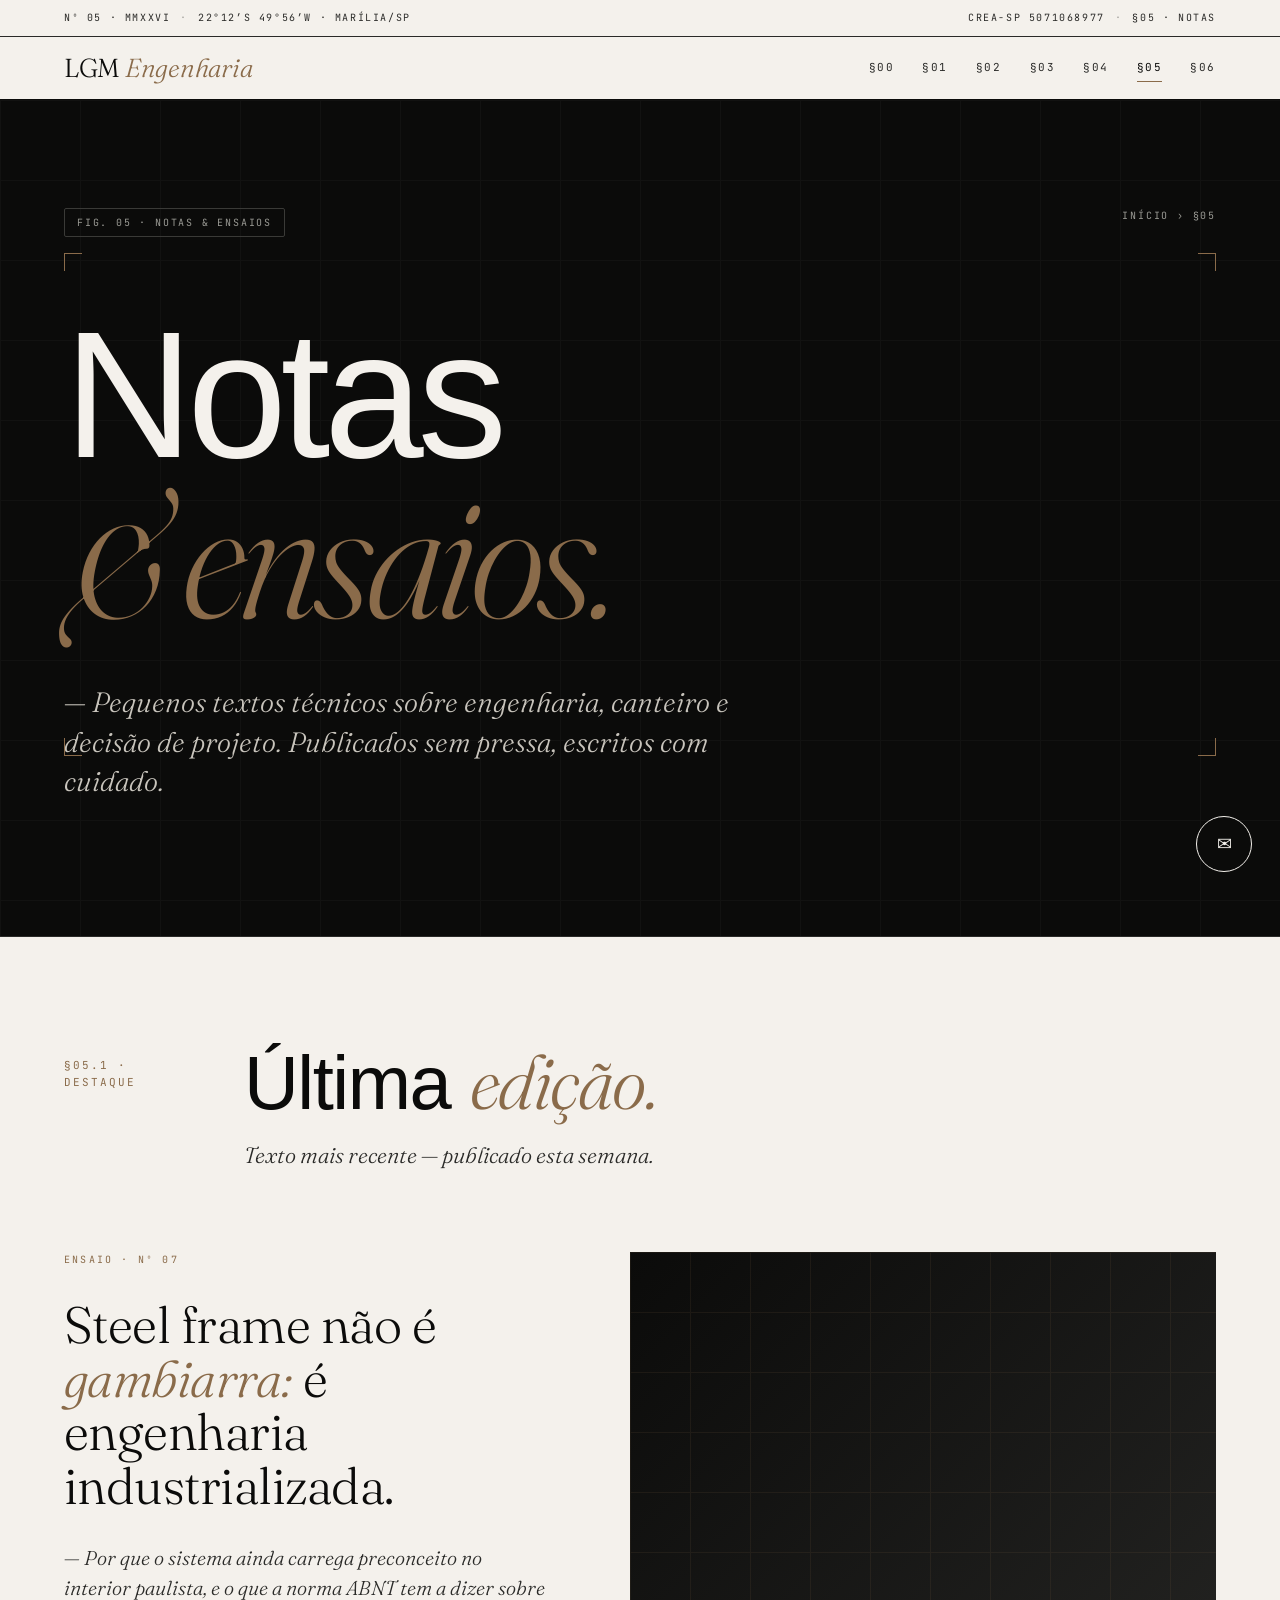
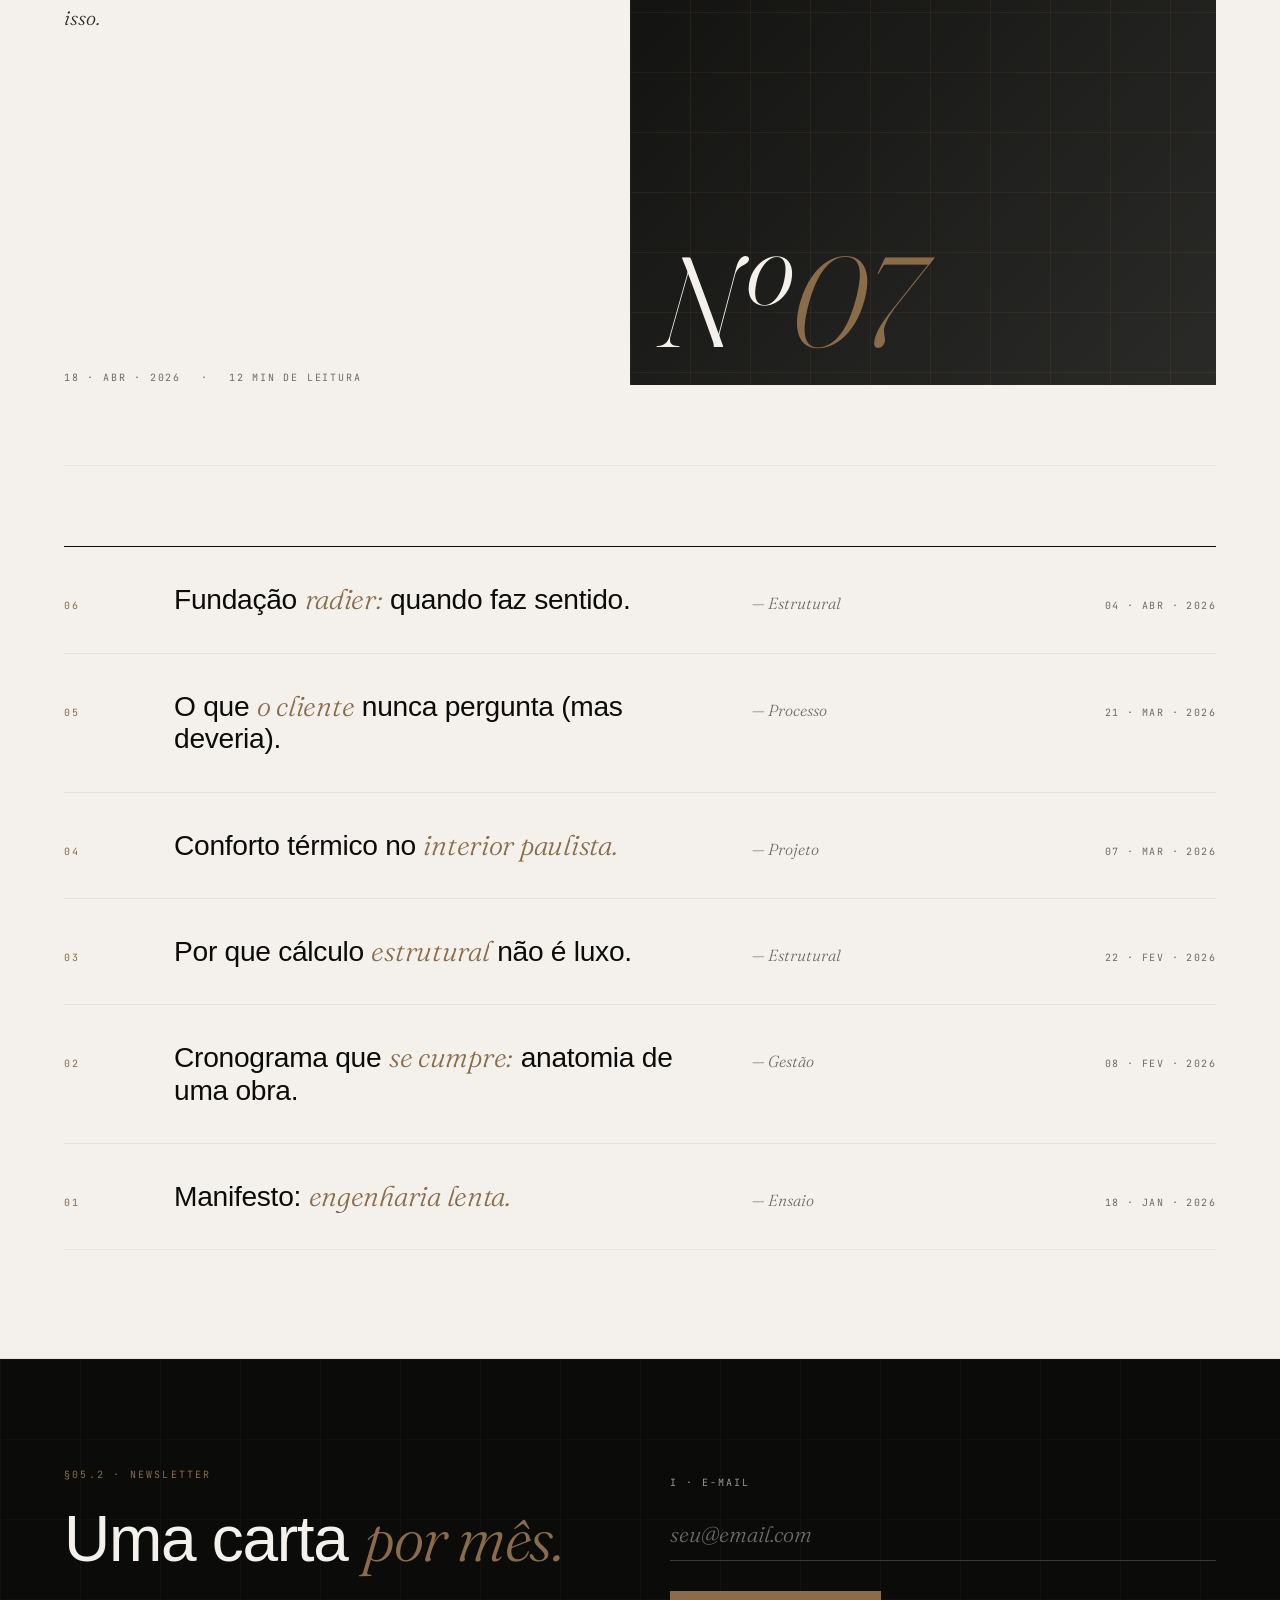
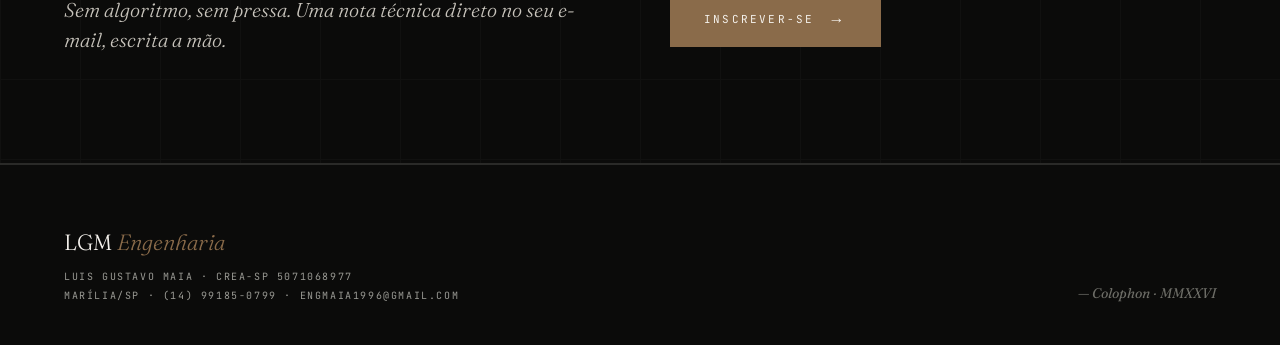
==== commit 652172e8: "Unify site typography + expand Instagram kit Site unification: - index, sobre, servicos: load Inter " ====
--- a/blog.html
+++ b/blog.html
@@ -41,7 +41,7 @@
 .hero-inner{position:relative;max-width:var(--max);margin:0 auto;padding:0 var(--pad)}
 .hero-top{display:flex;justify-content:space-between;font-family:var(--M);font-size:10px;letter-spacing:.18em;text-transform:uppercase;color:#9A9A94;margin-bottom:80px}
 .hero-top .tag{border:1px solid #3A3A37;padding:6px 12px;border-radius:2px}
-.hero-display{font-family:var(--S);font-weight:200;font-size:clamp(64px,12vw,190px);line-height:.88;letter-spacing:-.035em;color:var(--paper)}
+.hero-display{font-family:var(--S);font-weight:200;font-size:clamp(72px,14vw,220px);line-height:.88;letter-spacing:-.035em;color:var(--paper)}
 .hero-display em{font-family:var(--D);font-style:italic;font-weight:300;color:var(--terra)}
 .hero-lede{margin-top:48px;max-width:700px;font-family:var(--D);font-weight:300;font-style:italic;font-size:clamp(20px,2.2vw,28px);line-height:1.4;color:#C8C4BC}
 .hero-inner::after{content:'';position:absolute;inset:clamp(20px,5vh,60px) var(--pad);pointer-events:none;
